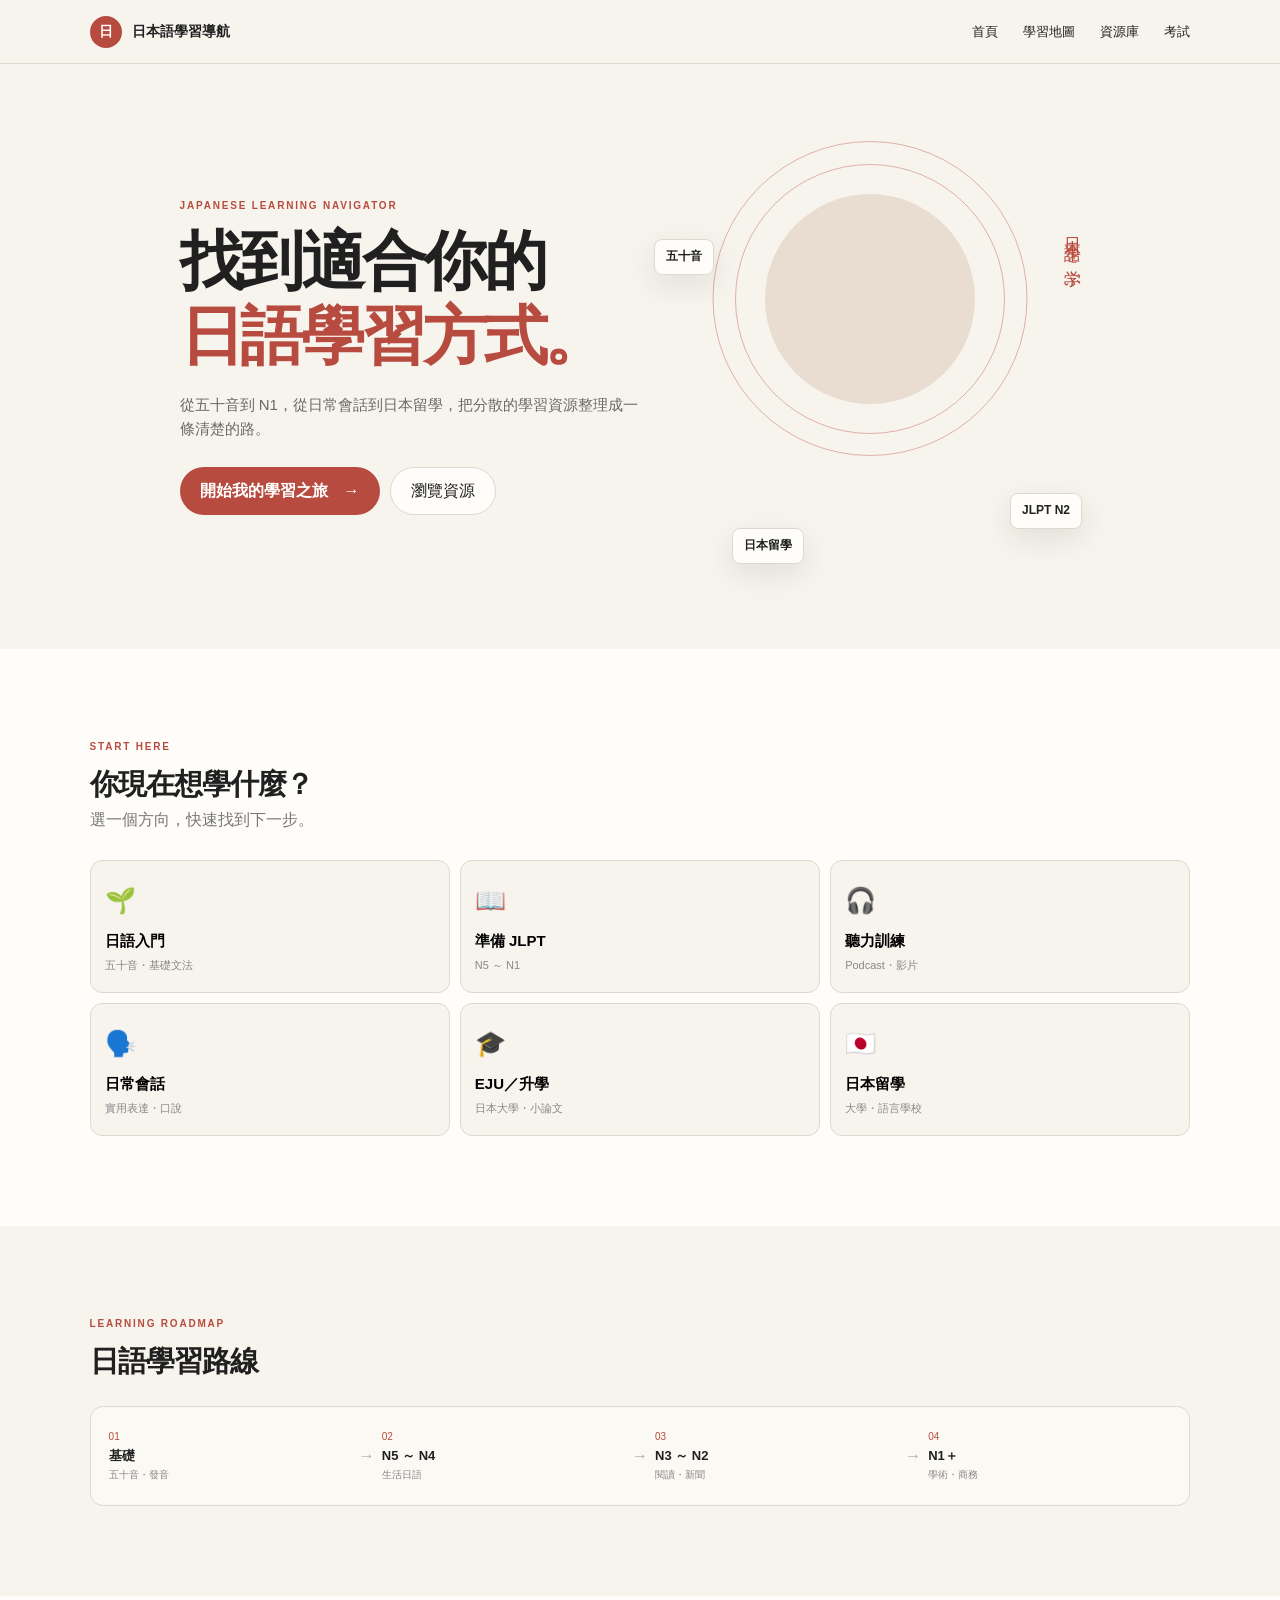
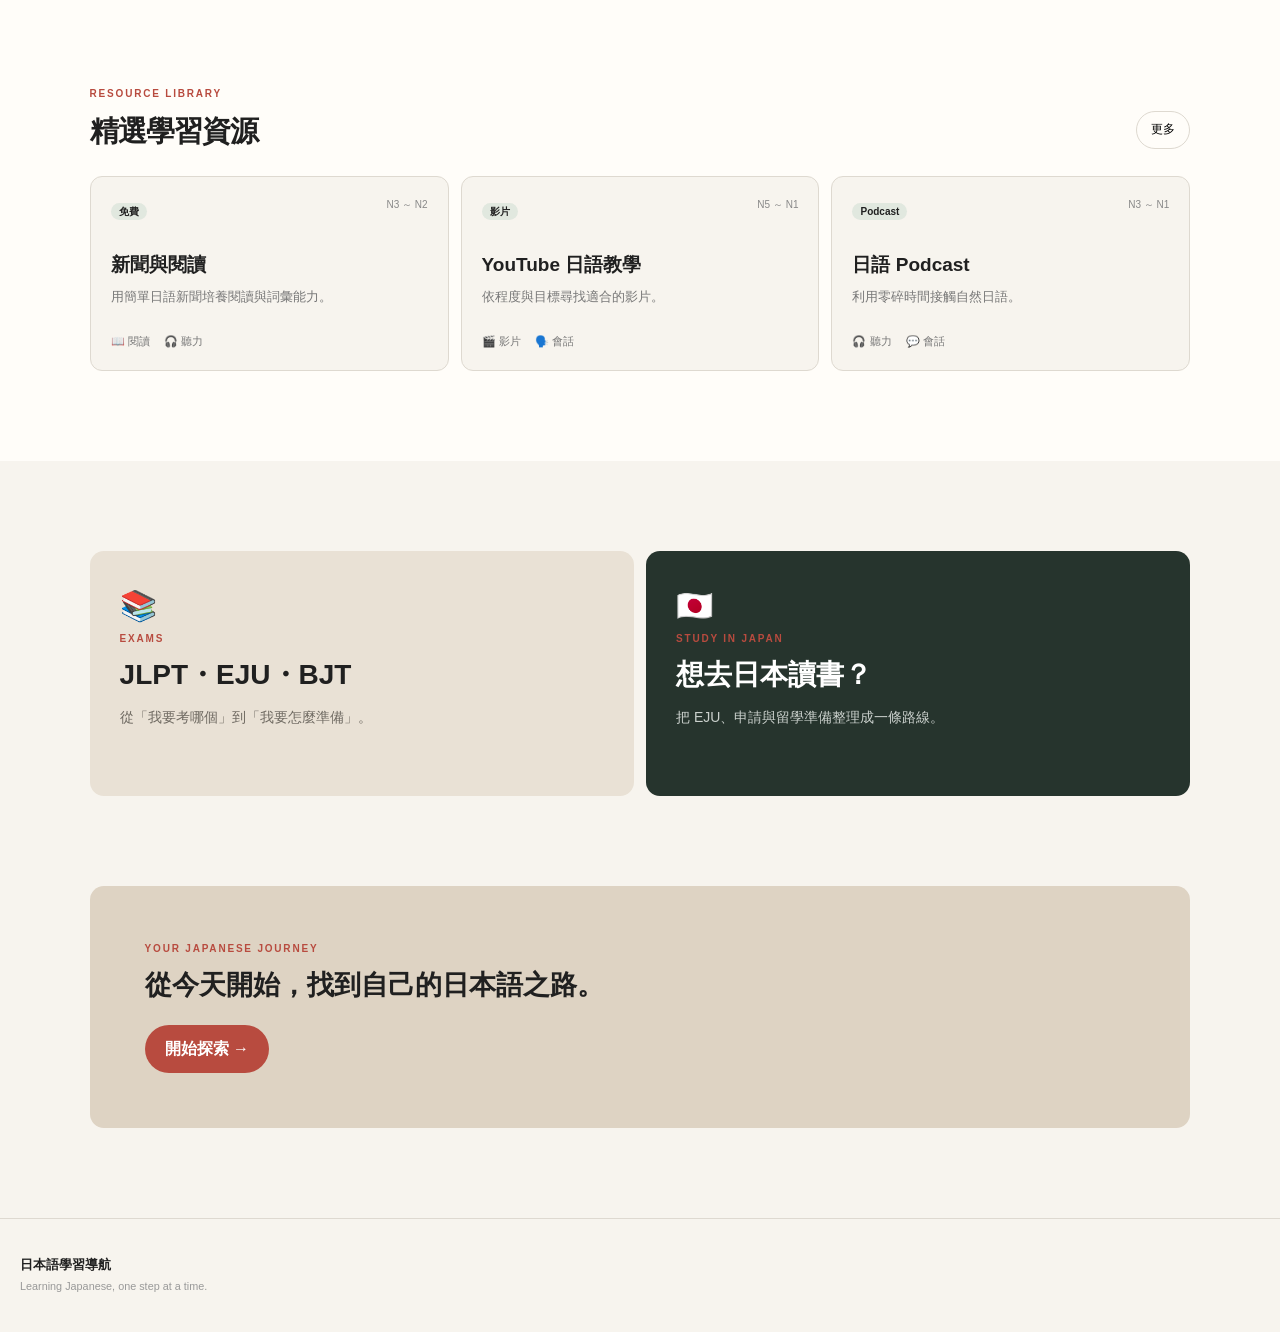
==== index.html @ 0070e8a8 "Add files via upload" ====
<!DOCTYPE html>
<html lang="zh-Hant">
<head>
  <meta charset="UTF-8">
  <meta name="viewport" content="width=device-width, initial-scale=1.0, viewport-fit=cover">
  <meta name="theme-color" content="#f7f4ee">
  <meta name="apple-mobile-web-app-capable" content="yes">
  <meta name="apple-mobile-web-app-status-bar-style" content="default">
  <title>日本語學習導航</title>
  <link rel="stylesheet" href="style.css">
</head>
<body>
<header class="topbar">
  <a href="#" class="brand"><span>日</span> 日本語學習導航</a>
  <button id="menuBtn" class="icon-btn" aria-label="選單">☰</button>
  <nav id="nav">
    <a href="#home">首頁</a><a href="#roadmap">學習地圖</a>
    <a href="#resources">資源庫</a><a href="#exams">考試</a>
  </nav>
</header>

<main>
<section id="home" class="hero">
  <div class="hero-copy">
    <div class="eyebrow">JAPANESE LEARNING NAVIGATOR</div>
    <h1>找到適合你的<br><em>日語學習方式。</em></h1>
    <p>從五十音到 N1，從日常會話到日本留學，把分散的學習資源整理成一條清楚的路。</p>
    <div class="actions">
      <button class="primary" id="startBtn">開始我的學習之旅　→</button>
      <a class="secondary" href="#resources">瀏覽資源</a>
    </div>
  </div>
  <div class="hero-art" aria-hidden="true">
    <div class="sun"></div><div class="ring r1"></div><div class="ring r2"></div>
    <span class="jp">日本語を学ぶ</span>
    <b class="bubble b1">五十音</b><b class="bubble b2">JLPT N2</b><b class="bubble b3">日本留學</b>
  </div>
</section>

<section class="section white">
  <div class="heading"><div class="eyebrow">START HERE</div><h2>你現在想學什麼？</h2><p>選一個方向，快速找到下一步。</p></div>
  <div class="choices">
    <button data-topic="日語入門">🌱<strong>日語入門</strong><small>五十音・基礎文法</small></button>
    <button data-topic="JLPT">📖<strong>準備 JLPT</strong><small>N5 ～ N1</small></button>
    <button data-topic="聽力">🎧<strong>聽力訓練</strong><small>Podcast・影片</small></button>
    <button data-topic="會話">🗣️<strong>日常會話</strong><small>實用表達・口說</small></button>
    <button data-topic="EJU">🎓<strong>EJU／升學</strong><small>日本大學・小論文</small></button>
    <button data-topic="留學">🇯🇵<strong>日本留學</strong><small>大學・語言學校</small></button>
  </div>
</section>

<section id="roadmap" class="section">
  <div class="heading"><div class="eyebrow">LEARNING ROADMAP</div><h2>日語學習路線</h2></div>
  <div class="road">
    <div><i>01</i><strong>基礎</strong><small>五十音・發音</small></div><span>→</span>
    <div><i>02</i><strong>N5 ～ N4</strong><small>生活日語</small></div><span>→</span>
    <div><i>03</i><strong>N3 ～ N2</strong><small>閱讀・新聞</small></div><span>→</span>
    <div><i>04</i><strong>N1＋</strong><small>學術・商務</small></div>
  </div>
</section>

<section id="resources" class="section white">
  <div class="heading row"><div><div class="eyebrow">RESOURCE LIBRARY</div><h2>精選學習資源</h2></div><button id="moreBtn" class="outline">更多</button></div>
  <div class="resources">
    <article><label>免費</label><span>N3 ～ N2</span><h3>新聞與閱讀</h3><p>用簡單日語新聞培養閱讀與詞彙能力。</p><footer>📖 閱讀　 🎧 聽力</footer></article>
    <article><label>影片</label><span>N5 ～ N1</span><h3>YouTube 日語教學</h3><p>依程度與目標尋找適合的影片。</p><footer>🎬 影片　 🗣️ 會話</footer></article>
    <article><label>Podcast</label><span>N3 ～ N1</span><h3>日語 Podcast</h3><p>利用零碎時間接觸自然日語。</p><footer>🎧 聽力　 💬 會話</footer></article>
  </div>
  <div id="extra" class="resources extra">
    <article><label>教材</label><span>N4 ～ N2</span><h3>文法與單字</h3><p>整理不同程度的教材與使用方法。</p></article>
    <article><label>考試</label><span>N2 ～ N1</span><h3>BJT 商務日語</h3><p>敬語、商務詞彙與職場溝通。</p></article>
  </div>
</section>

<section id="exams" class="section features">
  <article><b>📚</b><div class="eyebrow">EXAMS</div><h2>JLPT・EJU・BJT</h2><p>從「我要考哪個」到「我要怎麼準備」。</p></article>
  <article class="dark"><b>🇯🇵</b><div class="eyebrow">STUDY IN JAPAN</div><h2>想去日本讀書？</h2><p>把 EJU、申請與留學準備整理成一條路線。</p></article>
</section>

<section class="cta"><div><div class="eyebrow">YOUR JAPANESE JOURNEY</div><h2>從今天開始，找到自己的日本語之路。</h2></div><button id="ctaBtn" class="primary">開始探索 →</button></section>
</main>

<footer class="site-footer">日本語學習導航<br><small>Learning Japanese, one step at a time.</small></footer>

<div id="modal" class="modal" aria-hidden="true">
  <div class="backdrop"></div><div class="dialog">
    <button id="close" class="close">×</button>
    <div class="eyebrow">FIND YOUR PATH</div><h2>你的日語程度？</h2><p>先選最接近你的程度。</p>
    <div class="levels">
      <button>🌱 完全初學</button><button>📘 N5 ～ N4</button>
      <button>📖 N3</button><button>🎯 N2</button><button>🏆 N1</button>
    </div>
  </div>
</div>
<div id="toast" class="toast"></div>
<script src="script.js"></script>
</body>
</html>
---- style.css ----
*{box-sizing:border-box}html{scroll-behavior:smooth}body{margin:0;background:#f7f4ee;color:#202020;font-family:-apple-system,BlinkMacSystemFont,"Noto Sans TC","PingFang TC",sans-serif;line-height:1.65}button,a{font:inherit}button{cursor:pointer}a{text-decoration:none;color:inherit}
:root{--accent:#b84b3f;--paper:#f7f4ee;--white:#fffdf9;--line:#ded9d0}
.topbar{height:64px;padding:0 18px;display:flex;align-items:center;justify-content:space-between;position:sticky;top:0;z-index:20;background:rgba(247,244,238,.94);backdrop-filter:blur(16px);border-bottom:1px solid var(--line)}.brand{font-weight:800;font-size:14px}.brand span{display:inline-grid;place-items:center;width:32px;height:32px;margin-right:7px;border-radius:50%;background:var(--accent);color:white}.icon-btn{border:0;background:none;font-size:23px;padding:7px}nav{display:none;position:absolute;top:64px;left:0;right:0;background:var(--white);padding:15px 20px;border-bottom:1px solid var(--line)}nav.open{display:grid}nav a{padding:10px 0}
.hero{padding:52px 20px 45px;overflow:hidden}.eyebrow{font-size:10px;font-weight:800;letter-spacing:.18em;color:var(--accent);margin-bottom:10px}.hero h1{font-size:43px;line-height:1.16;letter-spacing:-.05em;margin:0}.hero h1 em{font-style:normal;color:var(--accent)}.hero-copy>p{font-size:15px;color:#6d6962;margin:20px 0 0}.actions{display:grid;gap:10px;margin-top:25px}.primary,.secondary,.outline{min-height:48px;border-radius:999px;padding:0 20px}.primary{border:0;background:var(--accent);color:white;font-weight:800}.secondary,.outline{border:1px solid var(--line);background:var(--white);display:grid;place-items:center}.hero-art{height:270px;position:relative;margin-top:25px}.sun{width:210px;height:210px;border-radius:50%;background:#e8ddd0;position:absolute;left:50%;top:25px;transform:translateX(-50%)}.ring{position:absolute;border:1px solid rgba(184,75,63,.4);border-radius:50%;left:50%;transform:translateX(-50%)}.r1{width:270px;height:270px;top:-5px}.r2{width:315px;height:315px;top:-28px}.jp{position:absolute;right:3%;top:55px;writing-mode:vertical-rl;color:var(--accent);font-family:serif;font-size:17px;letter-spacing:.2em}.bubble{position:absolute;background:#fffdf9;border:1px solid var(--line);box-shadow:0 10px 30px rgba(40,35,28,.1);border-radius:8px;padding:7px 11px;font-size:12px}.b1{left:3%;top:70px}.b2{right:4%;bottom:40px}.b3{left:20%;bottom:5px}
.section{padding:62px 20px}.white{background:var(--white)}.heading{margin-bottom:27px}.heading h2{font-size:29px;line-height:1.25;letter-spacing:-.035em;margin:0}.heading p{color:#777;margin:5px 0 0}.heading.row{display:flex;justify-content:space-between;align-items:end;gap:12px}.outline{min-height:38px;padding:0 14px;font-size:12px}.choices{display:grid;grid-template-columns:1fr 1fr;gap:10px}.choices button{text-align:left;border:1px solid var(--line);background:var(--paper);border-radius:12px;padding:17px 14px;min-height:133px;font-size:25px}.choices strong,.choices small{display:block}.choices strong{font-size:15px;margin-top:8px}.choices small{font-size:11px;color:#888;margin-top:2px}.road{border:1px solid var(--line);border-radius:13px;background:rgba(255,253,249,.6);padding:22px 18px;display:grid;grid-template-columns:1fr auto 1fr auto 1fr auto 1fr;align-items:center;gap:7px}.road div{min-width:0}.road i{font-style:normal;font-size:10px;color:var(--accent);display:block}.road strong{display:block;font-size:13px}.road small{display:block;color:#888;font-size:10px}.road>span{color:#aaa}.resources{display:grid;gap:12px}.resources article{border:1px solid var(--line);border-radius:12px;padding:20px;background:var(--paper);min-height:190px}.resources label{background:#e1e8df;border-radius:99px;padding:3px 8px;font-size:10px;font-weight:700}.resources article>span{float:right;color:#888;font-size:10px}.resources h3{font-size:19px;margin:26px 0 5px}.resources p{font-size:13px;color:#777;margin:0}.resources footer{font-size:11px;color:#777;margin-top:25px}.extra{display:none;margin-top:12px}.extra.show{display:grid}.features{display:grid;gap:12px}.features article{border-radius:14px;padding:30px;background:#e9e1d5;min-height:245px}.features article.dark{background:#26342d;color:white}.features b{font-size:30px}.features h2{font-size:28px;line-height:1.25;margin:8px 0}.features p{font-size:14px;color:#6f6a62}.features .dark p{color:#cbd1cd}.cta{margin:0 20px 60px;padding:30px 25px;background:#ded3c3;border-radius:14px}.cta h2{font-size:27px;line-height:1.3;margin:0 0 22px}.site-footer{padding:35px 20px;border-top:1px solid var(--line);font-size:13px;font-weight:800}.site-footer small{font-weight:400;color:#999}.modal{display:none;position:fixed;inset:0;z-index:100}.modal.show{display:grid;place-items:center}.backdrop{position:absolute;inset:0;background:rgba(20,20,18,.55);backdrop-filter:blur(5px)}.dialog{position:relative;width:calc(100% - 36px);background:var(--white);border-radius:16px;padding:32px 22px;z-index:1}.close{position:absolute;right:12px;top:8px;border:0;background:none;font-size:28px;color:#777}.dialog h2{font-size:27px;margin:0}.dialog p{color:#777}.levels{display:grid;gap:9px}.levels button{text-align:left;border:1px solid var(--line);background:var(--paper);border-radius:9px;padding:13px}.toast{position:fixed;left:50%;bottom:25px;transform:translate(-50%,20px);opacity:0;background:#222;color:white;padding:10px 17px;border-radius:99px;font-size:12px;z-index:200;white-space:nowrap;transition:.25s}.toast.show{opacity:1;transform:translate(-50%,0)}
@media(min-width:700px){.topbar{padding:0 7vw}.icon-btn{display:none}nav{display:flex;position:static;background:none;border:0;padding:0;gap:25px}nav a{padding:0;font-size:13px}.hero{max-width:1100px;margin:auto;padding:80px 7vw;display:grid;grid-template-columns:1fr 1fr;align-items:center}.hero-art{height:400px}.choices{grid-template-columns:repeat(3,1fr)}.resources{grid-template-columns:repeat(3,1fr)}.features{grid-template-columns:1fr 1fr}.section{padding:90px 7vw}.cta{margin:0 7vw 90px;padding:55px}.actions{display:flex}.primary{width:auto}.hero h1{font-size:64px}}
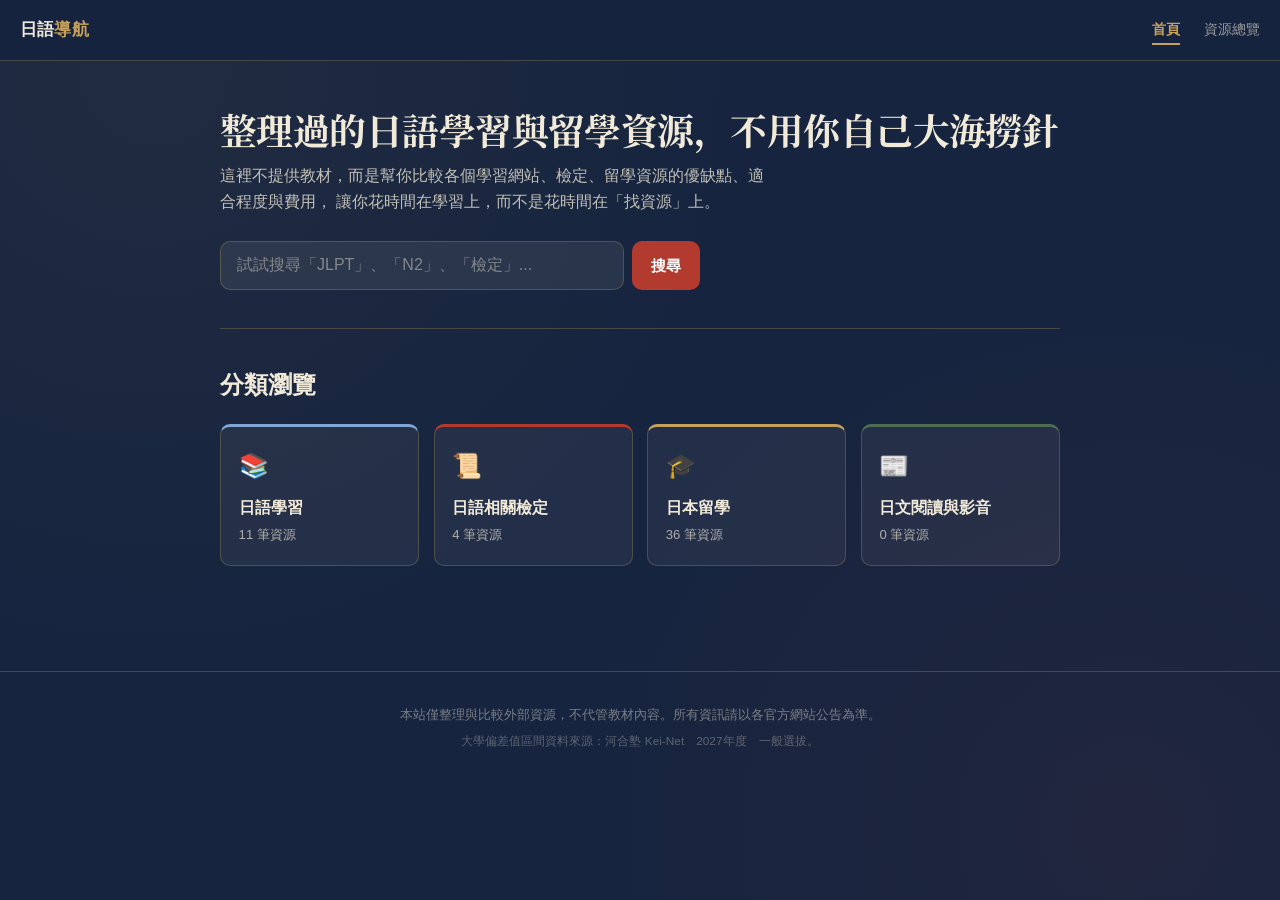
==== commit cc5178fd: "Add files via upload" ====
--- a/index.html
+++ b/index.html
@@ -1,98 +1,59 @@
 <!DOCTYPE html>
 <html lang="zh-Hant">
 <head>
-  <meta charset="UTF-8">
-  <meta name="viewport" content="width=device-width, initial-scale=1.0, viewport-fit=cover">
-  <meta name="theme-color" content="#f7f4ee">
-  <meta name="apple-mobile-web-app-capable" content="yes">
-  <meta name="apple-mobile-web-app-status-bar-style" content="default">
-  <title>日本語學習導航</title>
-  <link rel="stylesheet" href="style.css">
+<meta charset="UTF-8" />
+<meta name="viewport" content="width=device-width, initial-scale=1, viewport-fit=cover" />
+<title>日語導航｜日本留學與日語學習資源整合平台</title>
+<link rel="preconnect" href="https://fonts.googleapis.com" />
+<link rel="preconnect" href="https://fonts.gstatic.com" crossorigin />
+<link href="https://fonts.googleapis.com/css2?family=Noto+Serif+JP:wght@500;700&display=swap" rel="stylesheet" />
+<link rel="stylesheet" href="style.css" />
 </head>
 <body>
-<header class="topbar">
-  <a href="#" class="brand"><span>日</span> 日本語學習導航</a>
-  <button id="menuBtn" class="icon-btn" aria-label="選單">☰</button>
-  <nav id="nav">
-    <a href="#home">首頁</a><a href="#roadmap">學習地圖</a>
-    <a href="#resources">資源庫</a><a href="#exams">考試</a>
+
+<header class="site-header">
+  <a class="brand" href="index.html">日語<span>導航</span></a>
+  <nav>
+    <a href="index.html" class="active">首頁</a>
+    <a href="resources.html">資源總覽</a>
   </nav>
 </header>
 
 <main>
-<section id="home" class="hero">
-  <div class="hero-copy">
-    <div class="eyebrow">JAPANESE LEARNING NAVIGATOR</div>
-    <h1>找到適合你的<br><em>日語學習方式。</em></h1>
-    <p>從五十音到 N1，從日常會話到日本留學，把分散的學習資源整理成一條清楚的路。</p>
-    <div class="actions">
-      <button class="primary" id="startBtn">開始我的學習之旅　→</button>
-      <a class="secondary" href="#resources">瀏覽資源</a>
+  <section class="hero">
+    <h1>整理過的日語學習與留學資源，不用你自己大海撈針</h1>
+    <p class="lead">
+      這裡不提供教材，而是幫你比較各個學習網站、檢定、留學資源的優缺點、適合程度與費用，
+      讓你花時間在學習上，而不是花時間在「找資源」上。
+    </p>
+    <form id="home-search-form" class="search-box">
+      <input
+        id="home-search-input"
+        type="search"
+        placeholder="試試搜尋「JLPT」、「N2」、「檢定」..."
+        aria-label="搜尋資源"
+      />
+      <button type="submit">搜尋</button>
+    </form>
+  </section>
+
+  <section>
+    <h2 class="block-title">分類瀏覽</h2>
+    <div class="category-grid" id="category-grid">
+      <!-- 由 script.js 動態產生 -->
     </div>
-  </div>
-  <div class="hero-art" aria-hidden="true">
-    <div class="sun"></div><div class="ring r1"></div><div class="ring r2"></div>
-    <span class="jp">日本語を学ぶ</span>
-    <b class="bubble b1">五十音</b><b class="bubble b2">JLPT N2</b><b class="bubble b3">日本留學</b>
-  </div>
-</section>
-
-<section class="section white">
-  <div class="heading"><div class="eyebrow">START HERE</div><h2>你現在想學什麼？</h2><p>選一個方向，快速找到下一步。</p></div>
-  <div class="choices">
-    <button data-topic="日語入門">🌱<strong>日語入門</strong><small>五十音・基礎文法</small></button>
-    <button data-topic="JLPT">📖<strong>準備 JLPT</strong><small>N5 ～ N1</small></button>
-    <button data-topic="聽力">🎧<strong>聽力訓練</strong><small>Podcast・影片</small></button>
-    <button data-topic="會話">🗣️<strong>日常會話</strong><small>實用表達・口說</small></button>
-    <button data-topic="EJU">🎓<strong>EJU／升學</strong><small>日本大學・小論文</small></button>
-    <button data-topic="留學">🇯🇵<strong>日本留學</strong><small>大學・語言學校</small></button>
-  </div>
-</section>
-
-<section id="roadmap" class="section">
-  <div class="heading"><div class="eyebrow">LEARNING ROADMAP</div><h2>日語學習路線</h2></div>
-  <div class="road">
-    <div><i>01</i><strong>基礎</strong><small>五十音・發音</small></div><span>→</span>
-    <div><i>02</i><strong>N5 ～ N4</strong><small>生活日語</small></div><span>→</span>
-    <div><i>03</i><strong>N3 ～ N2</strong><small>閱讀・新聞</small></div><span>→</span>
-    <div><i>04</i><strong>N1＋</strong><small>學術・商務</small></div>
-  </div>
-</section>
-
-<section id="resources" class="section white">
-  <div class="heading row"><div><div class="eyebrow">RESOURCE LIBRARY</div><h2>精選學習資源</h2></div><button id="moreBtn" class="outline">更多</button></div>
-  <div class="resources">
-    <article><label>免費</label><span>N3 ～ N2</span><h3>新聞與閱讀</h3><p>用簡單日語新聞培養閱讀與詞彙能力。</p><footer>📖 閱讀　 🎧 聽力</footer></article>
-    <article><label>影片</label><span>N5 ～ N1</span><h3>YouTube 日語教學</h3><p>依程度與目標尋找適合的影片。</p><footer>🎬 影片　 🗣️ 會話</footer></article>
-    <article><label>Podcast</label><span>N3 ～ N1</span><h3>日語 Podcast</h3><p>利用零碎時間接觸自然日語。</p><footer>🎧 聽力　 💬 會話</footer></article>
-  </div>
-  <div id="extra" class="resources extra">
-    <article><label>教材</label><span>N4 ～ N2</span><h3>文法與單字</h3><p>整理不同程度的教材與使用方法。</p></article>
-    <article><label>考試</label><span>N2 ～ N1</span><h3>BJT 商務日語</h3><p>敬語、商務詞彙與職場溝通。</p></article>
-  </div>
-</section>
-
-<section id="exams" class="section features">
-  <article><b>📚</b><div class="eyebrow">EXAMS</div><h2>JLPT・EJU・BJT</h2><p>從「我要考哪個」到「我要怎麼準備」。</p></article>
-  <article class="dark"><b>🇯🇵</b><div class="eyebrow">STUDY IN JAPAN</div><h2>想去日本讀書？</h2><p>把 EJU、申請與留學準備整理成一條路線。</p></article>
-</section>
-
-<section class="cta"><div><div class="eyebrow">YOUR JAPANESE JOURNEY</div><h2>從今天開始，找到自己的日本語之路。</h2></div><button id="ctaBtn" class="primary">開始探索 →</button></section>
+  </section>
 </main>
 
-<footer class="site-footer">日本語學習導航<br><small>Learning Japanese, one step at a time.</small></footer>
+<footer class="site-footer">
+  <p>本站僅整理與比較外部資源，不代管教材內容。所有資訊請以各官方網站公告為準。</p>
+  <p class="source-note">大學偏差值區間資料來源：河合塾 Kei-Net　2027年度　一般選拔。</p>
+</footer>
 
-<div id="modal" class="modal" aria-hidden="true">
-  <div class="backdrop"></div><div class="dialog">
-    <button id="close" class="close">×</button>
-    <div class="eyebrow">FIND YOUR PATH</div><h2>你的日語程度？</h2><p>先選最接近你的程度。</p>
-    <div class="levels">
-      <button>🌱 完全初學</button><button>📘 N5 ～ N4</button>
-      <button>📖 N3</button><button>🎯 N2</button><button>🏆 N1</button>
-    </div>
-  </div>
-</div>
-<div id="toast" class="toast"></div>
+<script src="data.js"></script>
 <script src="script.js"></script>
+<script>
+  initHomePage();
+</script>
 </body>
-</html>+</html>
--- a/style.css
+++ b/style.css
@@ -1,6 +1,661 @@
-*{box-sizing:border-box}html{scroll-behavior:smooth}body{margin:0;background:#f7f4ee;color:#202020;font-family:-apple-system,BlinkMacSystemFont,"Noto Sans TC","PingFang TC",sans-serif;line-height:1.65}button,a{font:inherit}button{cursor:pointer}a{text-decoration:none;color:inherit}
-:root{--accent:#b84b3f;--paper:#f7f4ee;--white:#fffdf9;--line:#ded9d0}
-.topbar{height:64px;padding:0 18px;display:flex;align-items:center;justify-content:space-between;position:sticky;top:0;z-index:20;background:rgba(247,244,238,.94);backdrop-filter:blur(16px);border-bottom:1px solid var(--line)}.brand{font-weight:800;font-size:14px}.brand span{display:inline-grid;place-items:center;width:32px;height:32px;margin-right:7px;border-radius:50%;background:var(--accent);color:white}.icon-btn{border:0;background:none;font-size:23px;padding:7px}nav{display:none;position:absolute;top:64px;left:0;right:0;background:var(--white);padding:15px 20px;border-bottom:1px solid var(--line)}nav.open{display:grid}nav a{padding:10px 0}
-.hero{padding:52px 20px 45px;overflow:hidden}.eyebrow{font-size:10px;font-weight:800;letter-spacing:.18em;color:var(--accent);margin-bottom:10px}.hero h1{font-size:43px;line-height:1.16;letter-spacing:-.05em;margin:0}.hero h1 em{font-style:normal;color:var(--accent)}.hero-copy>p{font-size:15px;color:#6d6962;margin:20px 0 0}.actions{display:grid;gap:10px;margin-top:25px}.primary,.secondary,.outline{min-height:48px;border-radius:999px;padding:0 20px}.primary{border:0;background:var(--accent);color:white;font-weight:800}.secondary,.outline{border:1px solid var(--line);background:var(--white);display:grid;place-items:center}.hero-art{height:270px;position:relative;margin-top:25px}.sun{width:210px;height:210px;border-radius:50%;background:#e8ddd0;position:absolute;left:50%;top:25px;transform:translateX(-50%)}.ring{position:absolute;border:1px solid rgba(184,75,63,.4);border-radius:50%;left:50%;transform:translateX(-50%)}.r1{width:270px;height:270px;top:-5px}.r2{width:315px;height:315px;top:-28px}.jp{position:absolute;right:3%;top:55px;writing-mode:vertical-rl;color:var(--accent);font-family:serif;font-size:17px;letter-spacing:.2em}.bubble{position:absolute;background:#fffdf9;border:1px solid var(--line);box-shadow:0 10px 30px rgba(40,35,28,.1);border-radius:8px;padding:7px 11px;font-size:12px}.b1{left:3%;top:70px}.b2{right:4%;bottom:40px}.b3{left:20%;bottom:5px}
-.section{padding:62px 20px}.white{background:var(--white)}.heading{margin-bottom:27px}.heading h2{font-size:29px;line-height:1.25;letter-spacing:-.035em;margin:0}.heading p{color:#777;margin:5px 0 0}.heading.row{display:flex;justify-content:space-between;align-items:end;gap:12px}.outline{min-height:38px;padding:0 14px;font-size:12px}.choices{display:grid;grid-template-columns:1fr 1fr;gap:10px}.choices button{text-align:left;border:1px solid var(--line);background:var(--paper);border-radius:12px;padding:17px 14px;min-height:133px;font-size:25px}.choices strong,.choices small{display:block}.choices strong{font-size:15px;margin-top:8px}.choices small{font-size:11px;color:#888;margin-top:2px}.road{border:1px solid var(--line);border-radius:13px;background:rgba(255,253,249,.6);padding:22px 18px;display:grid;grid-template-columns:1fr auto 1fr auto 1fr auto 1fr;align-items:center;gap:7px}.road div{min-width:0}.road i{font-style:normal;font-size:10px;color:var(--accent);display:block}.road strong{display:block;font-size:13px}.road small{display:block;color:#888;font-size:10px}.road>span{color:#aaa}.resources{display:grid;gap:12px}.resources article{border:1px solid var(--line);border-radius:12px;padding:20px;background:var(--paper);min-height:190px}.resources label{background:#e1e8df;border-radius:99px;padding:3px 8px;font-size:10px;font-weight:700}.resources article>span{float:right;color:#888;font-size:10px}.resources h3{font-size:19px;margin:26px 0 5px}.resources p{font-size:13px;color:#777;margin:0}.resources footer{font-size:11px;color:#777;margin-top:25px}.extra{display:none;margin-top:12px}.extra.show{display:grid}.features{display:grid;gap:12px}.features article{border-radius:14px;padding:30px;background:#e9e1d5;min-height:245px}.features article.dark{background:#26342d;color:white}.features b{font-size:30px}.features h2{font-size:28px;line-height:1.25;margin:8px 0}.features p{font-size:14px;color:#6f6a62}.features .dark p{color:#cbd1cd}.cta{margin:0 20px 60px;padding:30px 25px;background:#ded3c3;border-radius:14px}.cta h2{font-size:27px;line-height:1.3;margin:0 0 22px}.site-footer{padding:35px 20px;border-top:1px solid var(--line);font-size:13px;font-weight:800}.site-footer small{font-weight:400;color:#999}.modal{display:none;position:fixed;inset:0;z-index:100}.modal.show{display:grid;place-items:center}.backdrop{position:absolute;inset:0;background:rgba(20,20,18,.55);backdrop-filter:blur(5px)}.dialog{position:relative;width:calc(100% - 36px);background:var(--white);border-radius:16px;padding:32px 22px;z-index:1}.close{position:absolute;right:12px;top:8px;border:0;background:none;font-size:28px;color:#777}.dialog h2{font-size:27px;margin:0}.dialog p{color:#777}.levels{display:grid;gap:9px}.levels button{text-align:left;border:1px solid var(--line);background:var(--paper);border-radius:9px;padding:13px}.toast{position:fixed;left:50%;bottom:25px;transform:translate(-50%,20px);opacity:0;background:#222;color:white;padding:10px 17px;border-radius:99px;font-size:12px;z-index:200;white-space:nowrap;transition:.25s}.toast.show{opacity:1;transform:translate(-50%,0)}
-@media(min-width:700px){.topbar{padding:0 7vw}.icon-btn{display:none}nav{display:flex;position:static;background:none;border:0;padding:0;gap:25px}nav a{padding:0;font-size:13px}.hero{max-width:1100px;margin:auto;padding:80px 7vw;display:grid;grid-template-columns:1fr 1fr;align-items:center}.hero-art{height:400px}.choices{grid-template-columns:repeat(3,1fr)}.resources{grid-template-columns:repeat(3,1fr)}.features{grid-template-columns:1fr 1fr}.section{padding:90px 7vw}.cta{margin:0 7vw 90px;padding:55px}.actions{display:flex}.primary{width:auto}.hero h1{font-size:64px}}
+/* ==========================================================
+   全站共用樣式 — 藍染 × 朱印 主題
+   色彩系統：
+   --indigo       頁面底色（藍染，深靛藍）
+   --indigo-mid   次要底色 / hover 用的中間藍
+   --paper        卡片底色（米白，像和紙）
+   --ink          卡片內文字主色（墨色）
+   --ink-soft     卡片內次要文字
+   --seal         強調色（朱印紅），用於按鈕、連結、主要重點
+   --gold         次強調色（金/蜜色），用於分隔線、標籤
+   --moss         第三強調色（青竹/苔綠），用於分類區分
+
+   圓角規則（Craft：每個值都要能被說明）：
+   --radius       方形元素統一值：卡片、輸入框、大按鈕（10px）
+   999px（藥丸）  僅用於「狀態標籤」類元素：badge、filter-chip、tag-pill
+   ========================================================== */
+
+:root {
+  --indigo: #16243f;
+  --indigo-mid: #22385f;
+  --paper: #f1ead9;
+  --paper-card: #f8f3e7;
+  --ink: #1e1b16;
+  --ink-soft: #4a4437;
+  --line-on-indigo: rgba(198, 161, 91, 0.28);
+  --line-on-paper: #e0d5b8;
+  --seal: #b23a2e;
+  --seal-dim: #8f2e24;
+  --gold: #c6a15b;
+  --moss: #4f6b52;
+  --radius: 10px;
+  --tap-min: 44px;
+
+  padding-top: env(safe-area-inset-top, 0px);
+  padding-bottom: env(safe-area-inset-bottom, 0px);
+}
+
+* { box-sizing: border-box; }
+html { scroll-padding-top: env(safe-area-inset-top, 0px); }
+html, body { height: 100%; }
+
+body {
+  margin: 0;
+  background: var(--indigo);
+  background-image:
+    radial-gradient(circle at 12% 8%, rgba(198, 161, 91, 0.06), transparent 42%),
+    radial-gradient(circle at 88% 92%, rgba(178, 58, 46, 0.07), transparent 40%);
+  color: var(--paper);
+  font-family: "Noto Sans TC", "Hiragino Sans", "Yu Gothic", -apple-system,
+    BlinkMacSystemFont, sans-serif;
+  line-height: 1.65;
+  -webkit-font-smoothing: antialiased;
+}
+
+a { color: inherit; }
+img { max-width: 100%; }
+
+/* 重置瀏覽器對 <button> 的預設外觀（灰底、系統字體、預設邊框），
+   否則自訂的淺色文字疊在瀏覽器預設灰底上會幾乎看不見。
+   各元件自己的 background/border 之後再各自覆寫。 */
+button {
+  font: inherit;
+  color: inherit;
+  background: none;
+  border: none;
+  cursor: pointer;
+  -webkit-appearance: none;
+  appearance: none;
+}
+
+/* 所有可點擊元素的統一按下回饋（#1）：
+   在 pointer-down 瞬間就有反應，不等 release，hover 用不到的觸控裝置也吃得到。 */
+.category-card,
+.filter-chip,
+.go-link,
+.expand-toggle,
+.search-box button,
+.site-header nav button,
+.site-header .brand {
+  transition: transform 100ms ease-out, border-color 0.15s ease,
+    background 0.15s ease, color 0.15s ease;
+}
+.category-card:active,
+.filter-chip:active,
+.go-link:active,
+.expand-toggle:active,
+.search-box button:active,
+.site-header nav button:active,
+.site-header .brand:active {
+  transform: scale(0.97);
+}
+
+/* ---------- 頁首導覽 ---------- */
+.site-header {
+  position: sticky;
+  top: env(safe-area-inset-top, 0px);
+  z-index: 30;
+  display: flex;
+  align-items: center;
+  justify-content: space-between;
+  gap: 1rem;
+  padding: 0.9rem 1.25rem;
+  background: rgba(22, 36, 63, 0.94);
+  backdrop-filter: blur(6px);
+  border-bottom: 1px solid var(--line-on-indigo);
+}
+
+/* #5：brand / nav 按鈕加大熱區，不再讓文字本身當唯一可點範圍 */
+.brand {
+  font-weight: 700;
+  font-size: 1.05rem;
+  text-decoration: none;
+  color: var(--paper);
+  letter-spacing: 0.01em; /* #10：字級偏小，維持輕微正值即可，不套用大標題的負值邏輯 */
+  padding: 0.4rem 0.2rem;
+  margin: -0.4rem -0.2rem;
+  min-height: var(--tap-min);
+  display: inline-flex;
+  align-items: center;
+}
+
+.brand span { color: var(--gold); }
+
+.site-header nav { display: flex; gap: 1.1rem; font-size: 0.9rem; }
+
+.site-header nav a,
+.site-header nav button {
+  position: relative;
+  text-decoration: none;
+  color: rgba(241, 234, 217, 0.6);
+  white-space: nowrap;
+  padding: 0.55rem 0.3rem;
+  margin: -0.55rem -0.3rem;
+  min-height: var(--tap-min);
+  display: inline-flex;
+  align-items: center;
+}
+
+.site-header nav a.active,
+.site-header nav button.active {
+  color: var(--gold);
+  font-weight: 600;
+}
+
+/* 底線緊貼文字，跟上面為了 44px 熱區而加的 padding 脫鉤，
+   不然底線會被拖到熱區邊界，跟文字視覺上斷開 */
+.site-header nav a.active::after,
+.site-header nav button.active::after {
+  content: "";
+  position: absolute;
+  left: 0.3rem;
+  right: 0.3rem;
+  bottom: 0.42rem;
+  height: 2px;
+  background: var(--gold);
+}
+
+/* ---------- 通用容器 ---------- */
+main { max-width: 880px; margin: 0 auto; padding: 0 1.25rem 4rem; }
+
+/* ---------- 首頁 Hero ---------- */
+.hero {
+  padding: 3rem 0 2.4rem;
+  border-bottom: 1px solid var(--line-on-indigo);
+  margin-bottom: 2.2rem;
+}
+
+.hero h1 {
+  font-family: "Noto Serif JP", "Noto Sans TC", serif;
+  font-size: clamp(1.7rem, 6vw, 2.3rem);
+  margin: 0 0 0.7rem;
+  font-weight: 700;
+  letter-spacing: -0.015em; /* #9：大字級用負值追蹤，字母不會讀起來太鬆散 */
+  line-height: 1.15; /* #11：大標題行高收緊，body 才維持寬鬆 */
+  color: var(--paper);
+}
+
+.hero p.lead {
+  color: rgba(241, 234, 217, 0.78); /* #13：從 0.72 微調提高，配合下方統一調整 */
+  font-size: 1rem;
+  max-width: 34em;
+  margin: 0 0 1.6rem;
+}
+
+/* ---------- 搜尋框 ---------- */
+.search-box { display: flex; gap: 0.5rem; max-width: 30em; }
+
+.search-box input {
+  flex: 1;
+  padding: 0.75rem 1rem;
+  font-size: 1rem;
+  min-height: var(--tap-min);
+  border: 1.5px solid var(--line-on-indigo);
+  border-radius: var(--radius);
+  background: rgba(241, 234, 217, 0.08);
+  color: var(--paper);
+  font-family: inherit;
+}
+
+.search-box input::placeholder { color: rgba(241, 234, 217, 0.45); }
+
+.search-box input:focus-visible {
+  outline: 2px solid var(--gold);
+  outline-offset: 1px;
+  background: rgba(241, 234, 217, 0.12);
+}
+
+.search-box button {
+  padding: 0.75rem 1.2rem;
+  font-size: 0.95rem;
+  font-weight: 600;
+  min-height: var(--tap-min);
+  border: none;
+  border-radius: var(--radius);
+  background: var(--seal);
+  color: #fff;
+  cursor: pointer;
+}
+
+.search-box button:hover { background: var(--seal-dim); }
+
+/* 資源總覽頁的搜尋框在頁面本文區，底色是米白，樣式獨立 */
+main .search-box.on-paper input {
+  background: var(--paper-card);
+  color: var(--ink);
+  border-color: var(--line-on-paper);
+}
+main .search-box.on-paper input::placeholder { color: var(--ink-soft); }
+
+/* ---------- 分類入口卡片（首頁） ---------- */
+.category-grid {
+  display: grid;
+  grid-template-columns: repeat(2, 1fr);
+  gap: 0.9rem;
+  margin: 1rem 0 2.6rem;
+}
+
+.category-card {
+  display: block;
+  padding: 1.2rem 1.1rem;
+  border-radius: var(--radius);
+  border: 1.5px solid var(--line-on-indigo);
+  border-top: 3px solid var(--line-on-indigo);
+  background: rgba(241, 234, 217, 0.06);
+  text-decoration: none;
+  color: var(--paper);
+}
+
+.category-card[data-cat="日語學習"] { border-top-color: #7fa6d6; }
+.category-card[data-cat="日語相關檢定"] { border-top-color: var(--seal); }
+.category-card[data-cat="日本留學"] { border-top-color: var(--gold); }
+.category-card[data-cat="日文閱讀與影音"] { border-top-color: var(--moss); }
+
+.category-card:hover, .category-card:focus-visible {
+  border-color: var(--gold);
+  background: rgba(198, 161, 91, 0.1);
+  outline: none;
+}
+.category-card:active {
+  background: rgba(198, 161, 91, 0.16);
+}
+.category-card[data-cat="日語學習"]:hover { border-top-color: #7fa6d6; }
+.category-card[data-cat="日語相關檢定"]:hover { border-top-color: var(--seal); }
+.category-card[data-cat="日本留學"]:hover { border-top-color: var(--gold); }
+.category-card[data-cat="日文閱讀與影音"]:hover { border-top-color: var(--moss); }
+
+.category-card .icon { font-size: 1.5rem; display: block; margin-bottom: 0.5rem; }
+.category-card .name { font-weight: 700; font-size: 1.02rem; display: block; color: var(--paper); }
+.category-card .count {
+  font-size: 0.82rem;
+  color: rgba(241, 234, 217, 0.68); /* #13：0.55 → 0.68，深靛藍底上提高可讀對比 */
+  margin-top: 0.2rem;
+  display: block;
+}
+
+section.block-title {
+  font-family: "Noto Serif JP", serif;
+  font-size: 1.15rem;
+  font-weight: 700;
+  margin: 0 0 1rem;
+  padding-top: 0.4rem;
+  color: var(--paper);
+}
+
+/* ---------- 資源總覽頁：篩選列 ---------- */
+.filter-bar { display: flex; flex-wrap: wrap; gap: 0.5rem; margin: 1.4rem 0 1.6rem; }
+
+.filter-sublabel {
+  font-size: 0.78rem;
+  color: rgba(241, 234, 217, 0.5);
+  margin: 0 0 0.5rem;
+}
+
+/* #3：filter-chip 點擊熱區提高到 44px；#14：底色改不透明淺色，字色對比拉高 */
+.filter-chip {
+  padding: 0.55rem 0.95rem;
+  min-height: var(--tap-min);
+  display: inline-flex;
+  align-items: center;
+  font-size: 0.85rem;
+  border-radius: 999px;
+  border: 1px solid var(--line-on-indigo);
+  background: rgba(241, 234, 217, 0.14);
+  color: rgba(241, 234, 217, 0.88);
+  cursor: pointer;
+  font-family: inherit;
+}
+
+.filter-chip:hover {
+  border-color: var(--gold);
+}
+
+.filter-chip[aria-pressed="true"] {
+  background: var(--gold);
+  color: var(--indigo);
+  border-color: var(--gold);
+  font-weight: 600;
+}
+
+.result-count {
+  font-size: 0.86rem;
+  color: rgba(241, 234, 217, 0.68); /* #13 */
+  margin-bottom: 1rem;
+}
+
+/* ---------- 資源卡片（米白和紙卡 + 朱印色系邊條） ---------- */
+.resource-list { display: flex; flex-direction: column; gap: 0.9rem; }
+
+.resource-card {
+  border: 1px solid var(--line-on-paper);
+  border-left: 4px solid var(--seal);
+  border-radius: var(--radius);
+  background: var(--paper-card);
+  color: var(--ink);
+  padding: 1.1rem 1.2rem;
+}
+
+.resource-card[data-cat="日語學習"] { border-left-color: var(--indigo-mid); }
+.resource-card[data-cat="日語相關檢定"] { border-left-color: var(--seal); }
+.resource-card[data-cat="日本留學"] { border-left-color: var(--gold); }
+.resource-card[data-cat="日文閱讀與影音"] { border-left-color: var(--moss); }
+
+.resource-card .top-row {
+  display: flex;
+  justify-content: space-between;
+  align-items: flex-start;
+  gap: 0.8rem;
+  margin-bottom: 0.5rem;
+}
+
+.resource-card h3 {
+  margin: 0;
+  font-size: 1.08rem;
+  font-weight: 700;
+  font-family: "Noto Serif JP", serif;
+  color: var(--ink);
+}
+
+/* #15：badge 維持藥丸形狀（狀態標籤），全站圓角規則統一在此註記 */
+.badge {
+  flex: none;
+  font-size: 0.75rem;
+  padding: 0.2rem 0.55rem;
+  border-radius: 999px;
+  white-space: nowrap;
+  font-weight: 600;
+}
+
+.badge.price-free { background: #e6ede3; color: var(--moss); }
+.badge.price-partial { background: #f1e6c9; color: #8a6d1f; }
+.badge.price-paid { background: #f3ddd8; color: var(--seal-dim); }
+
+.resource-card .meta-row {
+  display: flex;
+  flex-wrap: wrap;
+  gap: 0.4rem;
+  margin-bottom: 0.6rem;
+  font-size: 0.8rem; /* #12：0.78rem → 0.8rem，避開可讀性下限 */
+}
+
+/* #15：tag-pill 原本 6px 自成一套，統一改成藥丸形狀，跟 badge/filter-chip 同規則 */
+.tag-pill {
+  padding: 0.18rem 0.6rem;
+  border-radius: 999px;
+  background: #e9e0c8;
+  color: var(--ink-soft);
+}
+
+.resource-card .target { font-size: 0.9rem; color: var(--ink-soft); margin-bottom: 0.65rem; }
+
+.pros-cons {
+  display: grid;
+  grid-template-columns: 1fr 1fr;
+  gap: 0.8rem;
+  font-size: 0.85rem;
+  margin-bottom: 0.7rem;
+}
+
+.pros-cons ul { margin: 0.3rem 0 0; padding-left: 1.1rem; }
+.pros-cons .label { font-weight: 600; font-size: 0.78rem; }
+.pros-cons .strengths .label { color: var(--moss); }
+.pros-cons .weaknesses .label { color: var(--seal-dim); }
+
+.resource-card .bottom-row {
+  display: flex;
+  justify-content: space-between;
+  align-items: center;
+  gap: 0.8rem;
+  padding-top: 0.6rem;
+  border-top: 1px solid var(--line-on-paper);
+  font-size: 0.8rem;
+  color: var(--ink-soft);
+}
+
+/* 展開／收合按鈕：跟 go-link 同一列，各自獨立熱區 */
+.expand-toggle {
+  display: inline-flex;
+  align-items: center;
+  gap: 0.3rem;
+  padding: 0.5rem 0.7rem;
+  margin: -0.5rem 0 -0.5rem -0.7rem;
+  min-height: var(--tap-min);
+  border-radius: 999px;
+  font-size: 0.8rem;
+  font-weight: 600;
+  color: var(--ink-soft);
+}
+.expand-toggle:hover { color: var(--ink); background: rgba(74, 68, 55, 0.06); }
+.expand-toggle .chevron {
+  display: inline-block;
+  transition: transform 200ms ease;
+  font-size: 0.7rem;
+}
+.expand-toggle[aria-expanded="true"] .chevron { transform: rotate(180deg); }
+
+/* #4：go-link 加 padding 做出按鈕感，加大點擊熱區 */
+.go-link {
+  font-weight: 600;
+  text-decoration: none;
+  color: var(--seal);
+  white-space: nowrap;
+  padding: 0.5rem 0.7rem;
+  margin: -0.5rem -0.7rem -0.5rem 0;
+  min-height: var(--tap-min);
+  display: inline-flex;
+  align-items: center;
+  border-radius: 999px;
+}
+.go-link:hover {
+  text-decoration: underline;
+  color: var(--seal-dim);
+  background: rgba(178, 58, 46, 0.08);
+}
+
+/* 展開面板：用 grid-template-rows 0fr → 1fr 做高度動畫，
+   不用 JS 量測高度，內容多少都能正確展開／收合。 */
+.detail-panel {
+  display: grid;
+  grid-template-rows: 0fr;
+  overflow: hidden;
+  transition: grid-template-rows 260ms ease;
+}
+.resource-card[data-expanded="true"] .detail-panel {
+  grid-template-rows: 1fr;
+}
+.detail-inner {
+  min-height: 0;
+  padding-top: 0.7rem;
+}
+
+.section-label {
+  font-weight: 600;
+  font-size: 0.78rem;
+  color: var(--ink-soft);
+  margin-bottom: 0.35rem;
+}
+
+.tags-row {
+  display: flex;
+  flex-wrap: wrap;
+  gap: 0.4rem;
+}
+
+.fields-block { margin-bottom: 0.8rem; }
+
+.tag-pill.field-pill {
+  background: #efe2c4;
+  color: #7a5a22;
+}
+
+.field-pill-btn {
+  min-height: 2.2rem;
+  padding: 0.3rem 0.7rem;
+  transition: transform 100ms ease-out, background 0.15s ease;
+}
+.field-pill-btn:hover { background: #e6d5ab; }
+.field-pill-btn:active { transform: scale(0.94); }
+
+.pdf-link {
+  display: inline-flex;
+  align-items: center;
+  gap: 0.35rem;
+  padding: 0.5rem 0.8rem;
+  margin: 0 0 0.8rem -0.1rem;
+  min-height: var(--tap-min);
+  border-radius: 999px;
+  background: #eef2ea;
+  color: var(--moss);
+  font-size: 0.85rem;
+  font-weight: 600;
+  text-decoration: none;
+}
+.pdf-link:hover { background: #e2ead0; text-decoration: underline; }
+.pdf-link:active { transform: scale(0.97); }
+
+/* 搜尋命中科系時的排名提示：永遠可見，不用展開卡片，
+   用朱印色系做出「這是重點」的視覺優先度 */
+.rank-callout {
+  display: flex;
+  flex-wrap: wrap;
+  align-items: center;
+  gap: 0.35rem;
+  padding: 0.55rem 0.8rem;
+  margin-bottom: 0.7rem;
+  border-radius: var(--radius);
+  background: #f7e9e6;
+  border: 1px solid #e3c4bd;
+  font-size: 0.85rem;
+  color: var(--seal-dim);
+}
+.rank-icon { font-size: 0.95rem; }
+.rank-field-name {
+  font-weight: 700;
+  padding: 0.1rem 0.5rem;
+  border-radius: 999px;
+  background: var(--seal);
+  color: #fff;
+  font-size: 0.78rem;
+}
+.rank-value { font-weight: 600; }
+.rank-sep { color: rgba(143, 46, 36, 0.4); }
+
+/* 入學管道異動提醒：用琥珀警示色，跟排名提示的朱印紅做視覺區隔，
+   避免兩種「永遠可見」的提示混在一起分不清重點 */
+.admission-note {
+  display: flex;
+  align-items: flex-start;
+  gap: 0.5rem;
+  padding: 0.55rem 0.8rem;
+  margin-bottom: 0.7rem;
+  border-radius: var(--radius);
+  background: #fbf1de;
+  border: 1px solid #e8d4a3;
+  font-size: 0.82rem;
+  line-height: 1.5;
+  color: #7a5a1a;
+}
+.note-icon { flex: none; font-size: 0.9rem; }
+.go-link:hover {
+  text-decoration: underline;
+  color: var(--seal-dim);
+  background: rgba(178, 58, 46, 0.08);
+}
+
+.empty-state { text-align: center; padding: 3rem 1rem; color: rgba(241, 234, 217, 0.6); }
+
+/* ---------- Footer ---------- */
+footer.site-footer {
+  text-align: center;
+  padding: 2rem 1.25rem 3rem;
+  font-size: 0.8rem;
+  color: rgba(241, 234, 217, 0.45);
+  border-top: 1px solid var(--line-on-indigo);
+}
+footer.site-footer p { margin: 0 0 0.4rem; }
+footer.site-footer p:last-child { margin-bottom: 0; }
+footer.site-footer .source-note {
+  font-size: 0.74rem;
+  color: rgba(241, 234, 217, 0.32);
+}
+
+/* ---------- RWD ---------- */
+@media (min-width: 640px) {
+  .category-grid { grid-template-columns: repeat(4, 1fr); }
+  .site-header nav { gap: 1.5rem; }
+}
+
+@media (max-width: 480px) {
+  .pros-cons { grid-template-columns: 1fr; }
+  .site-header nav { font-size: 0.82rem; gap: 0.8rem; }
+}
+
+/* #8：reduced-motion 涵蓋所有有 transition/transform 的互動元素，不再只顧 .category-card */
+@media (prefers-reduced-motion: reduce) {
+  .category-card,
+  .filter-chip,
+  .go-link,
+  .expand-toggle,
+  .search-box button,
+  .site-header nav button,
+  .site-header .brand {
+    transition: none;
+  }
+  .category-card:active,
+  .filter-chip:active,
+  .go-link:active,
+  .expand-toggle:active,
+  .search-box button:active,
+  .site-header nav button:active,
+  .site-header .brand:active {
+    transform: none;
+  }
+  .detail-panel,
+  .expand-toggle .chevron {
+    transition: none;
+  }
+  .pdf-link:active {
+    transform: none;
+  }
+  .field-pill-btn {
+    transition: none;
+  }
+  .field-pill-btn:active {
+    transform: none;
+  }
+}
+
+/* 降低透明度：半透明的頁首/卡片/篩選標籤改成不透明實色，並拿掉模糊，
+   讓文字底色更穩定、不受底層滾動內容穿透影響 */
+@media (prefers-reduced-transparency: reduce) {
+  .site-header {
+    background: var(--indigo);
+    backdrop-filter: none;
+  }
+  .category-card {
+    background: #1c2c4a;
+  }
+  .search-box input {
+    background: #1c2c4a;
+  }
+  .filter-chip {
+    background: #2a3a58;
+  }
+}
+
+/* 高對比度：邊框加粗、底色更實，狀態界線更明確 */
+@media (prefers-contrast: more) {
+  .category-card,
+  .resource-card,
+  .filter-chip,
+  .search-box input {
+    border-width: 2px;
+  }
+  .filter-chip[aria-pressed="true"] {
+    outline: 2px solid var(--indigo);
+    outline-offset: -4px;
+  }
+  .site-header {
+    border-bottom-width: 2px;
+  }
+}
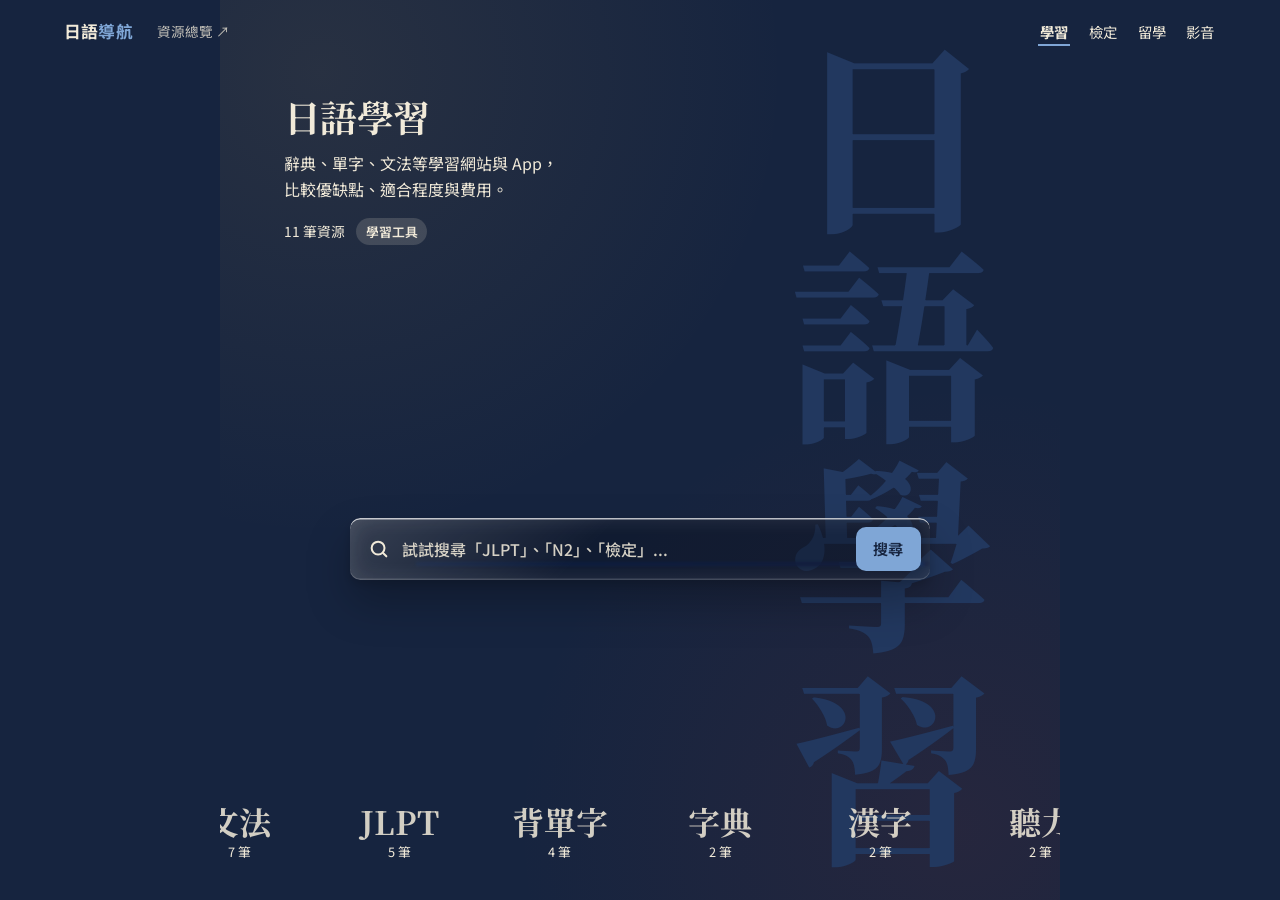
==== commit d5be89f3: "Add files via upload" ====
--- a/index.html
+++ b/index.html
@@ -6,49 +6,38 @@
 <title>日語導航｜日本留學與日語學習資源整合平台</title>
 <link rel="preconnect" href="https://fonts.googleapis.com" />
 <link rel="preconnect" href="https://fonts.gstatic.com" crossorigin />
-<link href="https://fonts.googleapis.com/css2?family=Noto+Serif+JP:wght@500;700&display=swap" rel="stylesheet" />
+<link href="https://fonts.googleapis.com/css2?family=Noto+Sans+TC:wght@400;500;700&family=Noto+Serif+JP:wght@500;700&family=Noto+Serif+TC:wght@700&display=swap" rel="stylesheet" />
 <link rel="stylesheet" href="style.css" />
 </head>
 <body>
 
-<header class="site-header">
-  <a class="brand" href="index.html">日語<span>導航</span></a>
-  <nav>
-    <a href="index.html" class="active">首頁</a>
-    <a href="resources.html">資源總覽</a>
-  </nav>
+<svg width="0" height="0" style="position:absolute" aria-hidden="true">
+  <filter id="lens" filterUnits="userSpaceOnUse" x="0" y="0" width="580" height="62" color-interpolation-filters="sRGB">
+    <feImage id="lensMap" x="0" y="0" width="580" height="62" preserveAspectRatio="none" result="map" />
+    <feDisplacementMap in="SourceGraphic" in2="map" scale="34" xChannelSelector="R" yChannelSelector="G" />
+  </filter>
+</svg>
+
+<header class="top">
+  <div class="brand-group">
+    <span class="brand">日語<span>導航</span></span>
+    <a class="all-link" href="resources.html">資源總覽 ↗</a>
+  </div>
+  <nav class="tabs" id="tabs" aria-label="切換分類"></nav>
 </header>
 
-<main>
-  <section class="hero">
-    <h1>整理過的日語學習與留學資源，不用你自己大海撈針</h1>
-    <p class="lead">
-      這裡不提供教材，而是幫你比較各個學習網站、檢定、留學資源的優缺點、適合程度與費用，
-      讓你花時間在學習上，而不是花時間在「找資源」上。
-    </p>
-    <form id="home-search-form" class="search-box">
-      <input
-        id="home-search-input"
-        type="search"
-        placeholder="試試搜尋「JLPT」、「N2」、「檢定」..."
-        aria-label="搜尋資源"
-      />
-      <button type="submit">搜尋</button>
-    </form>
-  </section>
+<main class="stage" id="stage" tabindex="0" aria-label="分類瀏覽"></main>
 
-  <section>
-    <h2 class="block-title">分類瀏覽</h2>
-    <div class="category-grid" id="category-grid">
-      <!-- 由 script.js 動態產生 -->
-    </div>
-  </section>
-</main>
+<div class="results" id="results" hidden aria-live="polite"></div>
 
-<footer class="site-footer">
-  <p>本站僅整理與比較外部資源，不代管教材內容。所有資訊請以各官方網站公告為準。</p>
-  <p class="source-note">大學偏差值區間資料來源：河合塾 Kei-Net　2027年度　一般選拔。</p>
-</footer>
+<dialog class="detail" id="detail" aria-labelledby="d-title"></dialog>
+
+<form class="search glass" id="search" role="search">
+  <svg width="22" height="22" viewBox="0 0 24 24" fill="none" stroke="currentColor" stroke-width="2.2" stroke-linecap="round" aria-hidden="true"><circle cx="11" cy="11" r="7" /><path d="m20 20-3.6-3.6" /></svg>
+  <button type="button" class="scope" id="scope" hidden></button>
+  <input id="q" type="search" autocomplete="off" aria-label="搜尋資源" />
+  <button type="submit" class="go">搜尋</button>
+</form>
 
 <script src="data.js"></script>
 <script src="script.js"></script>
--- a/style.css
+++ b/style.css
@@ -659,3 +659,396 @@
     border-bottom-width: 2px;
   }
 }
+
+/* ==========================================================
+   首頁：滿版大類別（index.html 專用）
+   --stage-bg / --stage-ink / --stage-accent / --stage-on
+   由 JS 依目前捲動到的大類別切換，跟全站既有的
+   --ink（和紙卡文字色）互相獨立，避免互相覆蓋。
+   ========================================================== */
+:root {
+  --stage-bg: var(--indigo);
+  --stage-ink: var(--paper);
+  --stage-accent: #7fa6d6;
+  --stage-on: var(--indigo);
+  --search-top: 61dvh;
+  --stage-glass: linear-gradient(135deg, rgba(255, 255, 255, 0.16), rgba(255, 255, 255, 0) 42%), rgba(12, 18, 34, 0.46);
+}
+
+.stage,
+.search,
+dialog.detail,
+header.top {
+  --ignore: 0; /* 僅作用域標記，無視覺效果 */
+}
+.stage :focus-visible,
+.search :focus-visible,
+dialog.detail :focus-visible,
+header.top :focus-visible {
+  outline: 2px solid var(--stage-accent);
+  outline-offset: 3px;
+  border-radius: var(--radius);
+}
+
+html:has(.stage) body { background: var(--stage-bg); transition: background 0.5s; }
+
+.stage {
+  height: 100dvh;
+  overflow-y: auto;
+  scroll-snap-type: y mandatory;
+  scrollbar-width: none;
+  overscroll-behavior: contain;
+}
+.stage::-webkit-scrollbar { display: none; }
+
+.cat {
+  position: relative;
+  height: 100dvh;
+  scroll-snap-align: start;
+  overflow: hidden;
+  background: var(--c-bg);
+  background-image:
+    radial-gradient(circle at 12% 8%, rgba(198, 161, 91, 0.1), transparent 42%),
+    radial-gradient(circle at 88% 92%, rgba(178, 58, 46, 0.1), transparent 40%);
+}
+
+.giant {
+  position: absolute;
+  right: 5vw;
+  top: 3dvh;
+  writing-mode: vertical-rl;
+  white-space: nowrap;
+  user-select: none;
+  pointer-events: none;
+  font-family: "Noto Serif JP", "Noto Serif TC", serif;
+  font-weight: 700;
+  line-height: 1;
+  letter-spacing: 0.02em;
+  font-size: min(23dvh, 21vw);
+  color: var(--c-tone);
+}
+
+.intro { position: absolute; left: max(5vw, 20px); top: 96px; max-width: min(32ch, 58vw); color: var(--c-ink); }
+.intro h2 {
+  font-family: "Noto Serif JP", "Noto Serif TC", serif;
+  font-size: clamp(1.7rem, 4vw, 2.3rem);
+  font-weight: 700;
+  line-height: 1.15;
+  letter-spacing: -0.015em;
+  margin: 0;
+}
+.intro .lead { margin-top: 0.7rem; font-size: 1rem; max-width: 30em; }
+.facts { margin-top: 1rem; display: flex; flex-wrap: wrap; align-items: center; gap: 0.5rem; font-size: 0.86rem; }
+.facts .count { margin-right: 0.2rem; }
+
+/* 狀態標籤沿用全站規則：僅狀態標籤用藥丸 */
+.intro .pill.sub { background: color-mix(in srgb, var(--c-ink) 16%, transparent); color: var(--c-ink); padding: 0.18rem 0.6rem; border-radius: 999px; font-size: 0.8rem; font-weight: 600; white-space: nowrap; display: inline-flex; align-items: center; }
+
+/* 小類別導覽列：不加框，用大字、數量與底線表達 */
+.subs {
+  position: absolute;
+  left: 50%;
+  transform: translateX(-50%);
+  bottom: max(26px, env(safe-area-inset-bottom));
+  width: min(960px, 94vw);
+  display: flex;
+  justify-content: space-between;
+  gap: 10px;
+  overflow-x: auto;
+  scrollbar-width: none;
+  padding: 6px 4px 0;
+  margin: 0;
+  list-style: none;
+}
+.subs::-webkit-scrollbar { display: none; }
+.subs.empty { justify-content: center; color: var(--c-ink); font-size: 0.95rem; padding-bottom: 18px; opacity: 0.8; }
+.rail-btn {
+  position: relative;
+  flex: 1 0 92px;
+  min-height: var(--tap-min);
+  display: flex;
+  flex-direction: column;
+  align-items: center;
+  gap: 3px;
+  padding: 6px 6px 14px;
+  color: var(--c-ink);
+  transition: transform 100ms ease-out;
+}
+.rail-btn .g {
+  font-family: "Noto Serif JP", "Noto Serif TC", serif;
+  font-weight: 700;
+  font-size: clamp(1.35rem, 3.2vw, 2rem);
+  line-height: 1.15;
+  color: var(--c-ink);
+  opacity: 0.86;
+  transition: color 0.2s, opacity 0.2s;
+  white-space: nowrap;
+}
+.rail-btn .l { font-size: 0.8rem; text-align: center; line-height: 1.35; max-width: 9em; }
+.rail-btn::after {
+  content: "";
+  position: absolute;
+  left: 20%;
+  right: 20%;
+  bottom: 0;
+  height: 2px;
+  background: var(--c-accent);
+  transform: scaleX(0);
+  transition: transform 0.25s cubic-bezier(.22,.8,.24,1);
+}
+.rail-btn:hover .g { opacity: 1; }
+.rail-btn:active { transform: scale(0.97); }
+.rail-btn[aria-pressed="true"] .g { color: var(--c-accent); opacity: 1; }
+.rail-btn[aria-pressed="true"]::after { transform: scaleX(1); }
+
+/* 頂部導覽：品牌 + 分類分頁 + 回資源總覽連結 */
+header.top {
+  position: fixed;
+  inset: 0 0 auto 0;
+  z-index: 5;
+  display: flex;
+  justify-content: space-between;
+  align-items: center;
+  gap: 1rem;
+  padding: max(0.6rem, env(safe-area-inset-top)) max(5vw, 20px) 0;
+  pointer-events: none;
+  color: var(--stage-ink);
+  transition: color 0.4s;
+}
+header.top > * { pointer-events: auto; }
+header.top .brand-group { display: flex; align-items: center; gap: 1.2rem; }
+header.top .brand { font-weight: 700; font-size: 1.05rem; letter-spacing: 0.01em; min-height: var(--tap-min); display: inline-flex; align-items: center; text-decoration: none; color: inherit; }
+header.top .brand span { color: var(--stage-accent); transition: color 0.4s; }
+header.top .all-link {
+  font-size: 0.85rem;
+  color: var(--stage-ink);
+  opacity: 0.78;
+  text-decoration: none;
+  min-height: var(--tap-min);
+  display: inline-flex;
+  align-items: center;
+  padding: 0 0.3rem;
+  transition: opacity 0.2s, transform 100ms ease-out;
+}
+header.top .all-link:hover { opacity: 1; }
+header.top .all-link:active { transform: scale(0.97); }
+.tabs { display: flex; gap: 1.1rem; font-size: 0.9rem; }
+.tabs button {
+  position: relative;
+  min-height: var(--tap-min);
+  padding: 0 0.1rem;
+  white-space: nowrap;
+  color: var(--stage-ink);
+  transition: transform 100ms ease-out;
+}
+.tabs button:active { transform: scale(0.97); }
+.tabs button[aria-current="true"] { font-weight: 700; }
+.tabs button[aria-current="true"]::after { content: ""; position: absolute; left: 0; right: 0; bottom: 0.5rem; height: 2px; background: var(--stage-accent); }
+
+/* 漂浮液態玻璃搜尋框 */
+.search {
+  position: fixed;
+  z-index: 7;
+  left: 50%;
+  top: var(--search-top);
+  width: min(580px, 90vw);
+  height: 62px;
+  transform: translate(-50%, -50%);
+  display: flex;
+  align-items: center;
+  gap: 10px;
+  padding: 0 9px 0 18px;
+  border-radius: var(--radius);
+  color: var(--stage-ink);
+  transition: width 0.45s cubic-bezier(.22,.8,.24,1), color 0.4s, opacity 0.2s cubic-bezier(.22,.8,.24,1);
+}
+.search:focus-within { width: min(680px, 94vw); }
+.search.glass {
+  background: var(--stage-glass);
+  -webkit-backdrop-filter: blur(14px) saturate(1.6);
+  backdrop-filter: blur(14px) saturate(1.6);
+  box-shadow:
+    inset 0 1.5px 0 rgba(255, 255, 255, 0.7),
+    inset 0 -1.5px 0 rgba(255, 255, 255, 0.16),
+    inset 0 0 22px rgba(255, 255, 255, 0.12),
+    0 22px 44px rgba(0, 0, 0, 0.26),
+    0 4px 10px rgba(0, 0, 0, 0.14);
+}
+.search.glass.lens {
+  -webkit-backdrop-filter: url(#lens) blur(1.5px) saturate(1.7) brightness(1.06);
+  backdrop-filter: url(#lens) blur(1.5px) saturate(1.7) brightness(1.06);
+}
+/* 滑動時搜尋框（與結果）先淡出，停下後再浮回來，而不是瞬間消失/出現造成閃爍 */
+.search, .results { transition: opacity 0.2s cubic-bezier(.22,.8,.24,1); }
+.search.moving, .results.moving { opacity: 0; pointer-events: none; transition-duration: 0.1s; }
+.search svg { flex: none; }
+.search input {
+  flex: 1;
+  min-width: 0;
+  height: 100%;
+  background: none;
+  border: 0;
+  outline: 0;
+  color: inherit;
+  font: 500 1rem "Noto Sans TC", sans-serif;
+}
+.search input::placeholder { color: inherit; opacity: 0.88; }
+.scope {
+  flex: none;
+  display: flex;
+  align-items: center;
+  gap: 0.3rem;
+  min-height: 36px;
+  padding: 0 0.8rem;
+  border-radius: 999px;
+  font-size: 0.85rem;
+  font-weight: 700;
+  background: var(--stage-accent);
+  color: var(--stage-on);
+  transition: transform 100ms ease-out;
+  position: relative;
+}
+.scope::before { content: ""; position: absolute; inset: -4px -2px; }
+.scope:active { transform: scale(0.97); }
+.scope[hidden] { display: none; }
+.go {
+  flex: none;
+  min-height: var(--tap-min);
+  padding: 0 1.1rem;
+  border-radius: var(--radius);
+  font-size: 0.95rem;
+  font-weight: 600;
+  background: var(--stage-accent);
+  color: var(--stage-on);
+  transition: transform 100ms ease-out, background 0.2s;
+}
+.go:active { transform: scale(0.97); }
+
+/* 搜尋結果：沿用站內和紙卡 */
+.results {
+  position: fixed;
+  z-index: 6;
+  left: 50%;
+  transform: translateX(-50%);
+  width: min(680px, 94vw);
+  bottom: calc(100dvh - var(--search-top) + 44px);
+  max-height: calc(var(--search-top) - 44px - 88px);
+  overflow-y: auto;
+  scrollbar-width: none;
+  display: flex;
+  flex-direction: column;
+  gap: 0.6rem;
+}
+.results::-webkit-scrollbar { display: none; }
+.results[hidden] { display: none; }
+.results .rc { font-size: 0.86rem; color: var(--stage-ink); padding: 0 0.2rem; margin: 0; }
+.res {
+  background: var(--paper-card);
+  color: var(--ink);
+  border: 1px solid var(--line-on-paper);
+  border-left: 4px solid var(--seal);
+  border-radius: var(--radius);
+  padding: 0.7rem 1rem;
+  box-shadow: 0 10px 24px rgba(0, 0, 0, 0.22);
+  display: block;
+  width: 100%;
+  text-align: left;
+  cursor: pointer;
+  transition: transform 100ms ease-out, border-color 0.15s;
+}
+.res[data-cat="日語學習"] { border-left-color: var(--indigo-mid); }
+.res[data-cat="日語相關檢定"] { border-left-color: var(--seal); }
+.res[data-cat="日本留學"] { border-left-color: var(--gold); }
+.res[data-cat="日文閱讀與影音"] { border-left-color: var(--moss); }
+.res:hover { border-color: var(--gold); }
+.res:active { transform: scale(0.985); }
+.res .name { font-family: "Noto Serif JP", "Noto Serif TC", serif; font-size: 1rem; font-weight: 700; line-height: 1.4; }
+.res .row { display: flex; justify-content: space-between; align-items: flex-start; gap: 0.8rem; }
+.res .meta { margin-top: 0.35rem; display: flex; flex-wrap: wrap; align-items: center; gap: 0.4rem; font-size: 0.8rem; color: var(--ink-soft); }
+.res .pill.sub { padding: 0.18rem 0.6rem; border-radius: 999px; background: #e9e0c8; color: var(--ink-soft); }
+.res .badge { flex: none; }
+
+/* 詳細資訊面板（原生 dialog，沿用站內和紙卡配色） */
+dialog.detail { border: 0; padding: 0; background: transparent; color: var(--ink); width: min(660px, 94vw); max-height: 86dvh; margin: auto; overflow: visible; }
+dialog.detail::backdrop { background: rgba(22, 36, 63, 0.62); -webkit-backdrop-filter: blur(4px); backdrop-filter: blur(4px); }
+.sheet { background: var(--paper-card); border: 1px solid var(--line-on-paper); border-left: 4px solid var(--seal); border-radius: var(--radius); max-height: 86dvh; overflow-y: auto; box-shadow: 0 30px 60px rgba(0, 0, 0, 0.4); }
+.sheet[data-cat="日語學習"] { border-left-color: var(--indigo-mid); }
+.sheet[data-cat="日語相關檢定"] { border-left-color: var(--seal); }
+.sheet[data-cat="日本留學"] { border-left-color: var(--gold); }
+.sheet[data-cat="日文閱讀與影音"] { border-left-color: var(--moss); }
+.sheet-head { position: sticky; top: 0; z-index: 1; display: flex; justify-content: space-between; align-items: flex-start; gap: 1rem; padding: 1.1rem 1.2rem 0.8rem; background: var(--paper-card); border-bottom: 1px solid var(--line-on-paper); }
+.sheet-head h2 { font-family: "Noto Serif JP", "Noto Serif TC", serif; font-size: 1.4rem; font-weight: 700; line-height: 1.25; letter-spacing: -0.01em; margin: 0; }
+.sheet-head .meta { margin-top: 0.45rem; display: flex; flex-wrap: wrap; gap: 0.4rem; }
+.sheet .close {
+  flex: none;
+  width: var(--tap-min);
+  height: var(--tap-min);
+  margin: -0.4rem -0.5rem 0 0;
+  border-radius: var(--radius);
+  display: grid;
+  place-items: center;
+  color: var(--ink-soft);
+  transition: background 0.15s, transform 100ms ease-out;
+}
+.sheet .close:hover { background: rgba(74, 68, 55, 0.08); }
+.sheet .close:active { transform: scale(0.95); }
+.sheet-body { padding: 1rem 1.2rem 1.3rem; display: flex; flex-direction: column; gap: 1.1rem; }
+.sheet .kv { display: grid; grid-template-columns: 1fr 1fr; gap: 0.9rem; }
+.sheet .kv .big { font-family: "Noto Serif JP", "Noto Serif TC", serif; font-size: 1.7rem; font-weight: 700; line-height: 1.1; color: var(--ink); }
+.sheet .lab { font-weight: 600; font-size: 0.78rem; color: var(--ink-soft); margin-bottom: 0.35rem; }
+.sheet .note-src { font-size: 0.74rem; color: var(--ink-soft); margin-top: 0.3rem; }
+.sheet p.txt { font-size: 0.9rem; color: var(--ink); margin: 0; }
+.sheet .tags-row { display: flex; flex-wrap: wrap; gap: 0.4rem; }
+.sheet .tag { padding: 0.18rem 0.6rem; border-radius: 999px; background: #e9e0c8; color: var(--ink-soft); font-size: 0.8rem; }
+.sheet .tag.field { background: #efe2c4; color: #7a5a22; }
+.sheet .qs { display: grid; grid-template-columns: 1fr auto auto; column-gap: 1rem; row-gap: 0.1rem; font-size: 0.88rem; }
+.sheet .qs > * { padding: 0.4rem 0; border-bottom: 1px solid var(--line-on-paper); }
+.sheet .qs .h { font-size: 0.76rem; font-weight: 600; color: var(--ink-soft); padding-top: 0; }
+.sheet .qs .r { font-variant-numeric: tabular-nums; text-align: right; font-weight: 600; }
+.sheet .qs .top3 { color: var(--seal-dim); }
+.sheet .pc { display: grid; grid-template-columns: 1fr 1fr; gap: 0.9rem; font-size: 0.88rem; }
+.sheet .pc ul { margin: 0.1rem 0 0; padding-left: 1.1rem; }
+.sheet .pc .p .lab { color: var(--moss); }
+.sheet .pc .c .lab { color: var(--seal-dim); }
+.sheet .amber { display: flex; gap: 0.5rem; padding: 0.6rem 0.8rem; border-radius: var(--radius); background: #fbf1de; border: 1px solid #e8d4a3; font-size: 0.84rem; line-height: 1.5; color: #7a5a1a; }
+.sheet .links { display: flex; flex-wrap: wrap; gap: 0.6rem; padding-top: 0.9rem; border-top: 1px solid var(--line-on-paper); }
+.sheet .btn { display: inline-flex; align-items: center; min-height: var(--tap-min); padding: 0 1.1rem; border-radius: var(--radius); font-size: 0.92rem; font-weight: 600; text-decoration: none; transition: transform 100ms ease-out, background 0.15s; }
+.sheet .btn:active { transform: scale(0.97); }
+.sheet .btn.main { background: var(--seal); color: #fff; }
+.sheet .btn.main:hover { background: var(--seal-dim); }
+.sheet .btn.line { background: #eef2ea; color: var(--moss); }
+.sheet .btn.line:hover { background: #e2ead0; }
+
+@media (prefers-reduced-motion: no-preference) {
+  dialog.detail[open] .sheet { animation: stage-pop 0.22s cubic-bezier(.22,.8,.24,1) both; }
+  @keyframes stage-pop { from { opacity: 0; transform: translateY(14px); } to { opacity: 1; transform: none; } }
+}
+@media (max-width: 520px) { .sheet .kv, .sheet .pc { grid-template-columns: 1fr; } }
+
+/* 進場：只有一個編排好的時刻，用 animation-fill-mode:backwards
+   讓搜尋框在延遲期間就先套用 0% 的樣式（opacity:0），
+   不會在動畫開始前先閃一下「完整不透明」的畫面。 */
+@media (prefers-reduced-motion: no-preference) {
+  .cat:first-child .giant { animation: stage-wipe 1.1s cubic-bezier(.22,.8,.24,1) both; }
+  .search { animation: stage-rise 0.9s 0.5s cubic-bezier(.22,.8,.24,1) backwards; }
+  @keyframes stage-wipe { from { clip-path: inset(0 0 100% 0); } to { clip-path: inset(0); } }
+  @keyframes stage-rise { from { opacity: 0; transform: translate(-50%, -30%); } to { opacity: 1; transform: translate(-50%, -50%); } }
+}
+@media (prefers-reduced-transparency: reduce) {
+  .search.glass { background: color-mix(in srgb, var(--stage-bg) 82%, white); -webkit-backdrop-filter: none; backdrop-filter: none; }
+}
+@media (max-height: 600px) { .intro .lead, .facts { display: none; } .search { --search-top: 66dvh; } }
+@media (max-width: 640px) {
+  .tabs { gap: 0.6rem; font-size: 0.78rem; }
+  header.top .brand-group { gap: 0.6rem; }
+  header.top .all-link { font-size: 0; }
+  header.top .all-link::before { content: "總覽 ↗"; font-size: 0.78rem; }
+  .intro { top: 84px; max-width: 62vw; }
+  .subs { justify-content: flex-start; gap: 14px; }
+  .search { height: 58px; }
+  .go { padding: 0 0.85rem; }
+}
+@media (max-width: 380px) {
+  .tabs { gap: 0.4rem; font-size: 0.72rem; }
+  header.top .all-link::before { content: "總覽"; }
+}
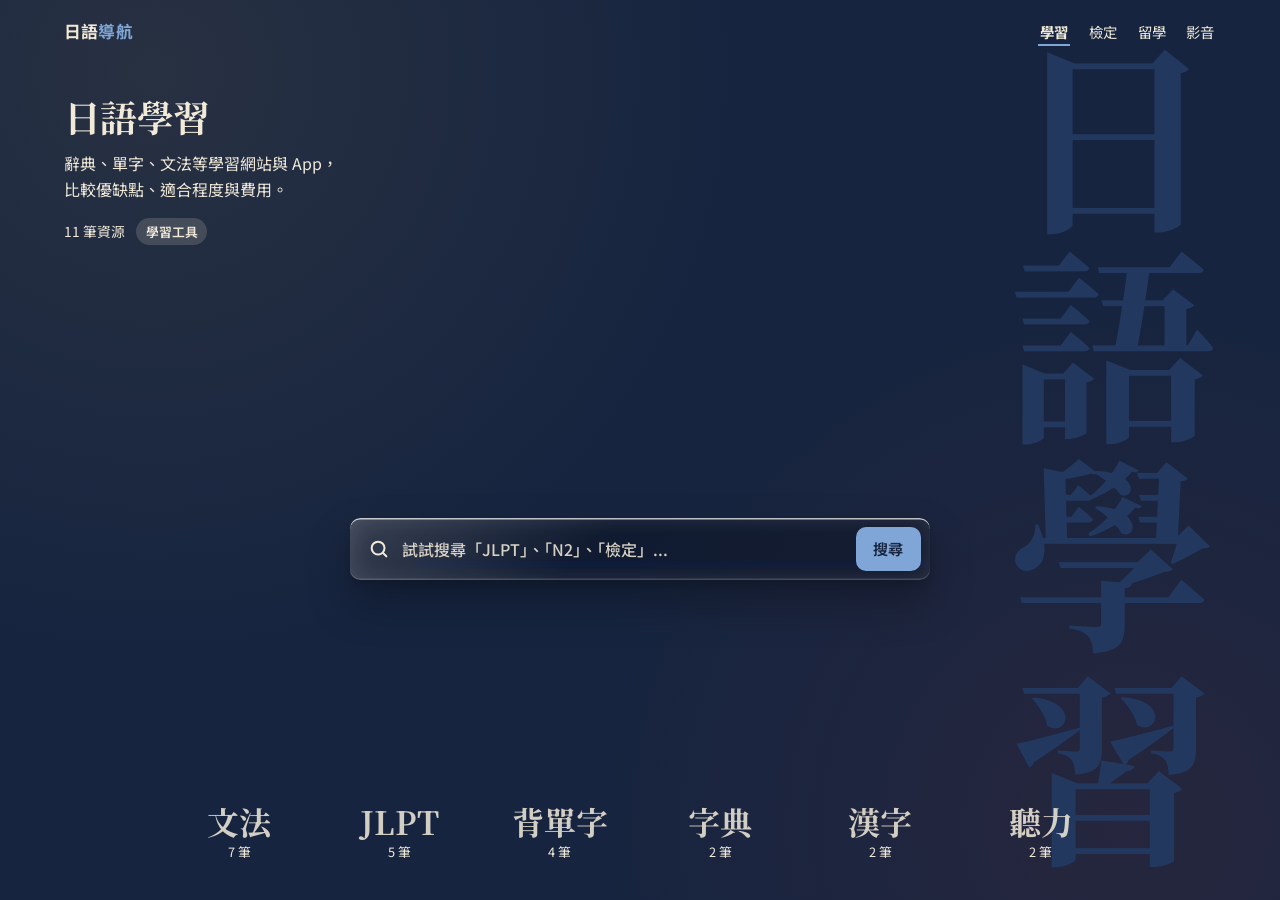
==== commit b0aeba8d: "Add files via upload" ====
--- a/index.html
+++ b/index.html
@@ -1,28 +1,25 @@
-<!DOCTYPE html>
+<!doctype html>
 <html lang="zh-Hant">
 <head>
-<meta charset="UTF-8" />
-<meta name="viewport" content="width=device-width, initial-scale=1, viewport-fit=cover" />
-<title>日語導航｜日本留學與日語學習資源整合平台</title>
-<link rel="preconnect" href="https://fonts.googleapis.com" />
-<link rel="preconnect" href="https://fonts.gstatic.com" crossorigin />
-<link href="https://fonts.googleapis.com/css2?family=Noto+Sans+TC:wght@400;500;700&family=Noto+Serif+JP:wght@500;700&family=Noto+Serif+TC:wght@700&display=swap" rel="stylesheet" />
-<link rel="stylesheet" href="style.css" />
+<meta charset="utf-8">
+<meta name="viewport" content="width=device-width, initial-scale=1, viewport-fit=cover">
+<title>日語導航 首頁實驗預覽</title>
+<link rel="preconnect" href="https://fonts.googleapis.com">
+<link rel="preconnect" href="https://fonts.gstatic.com" crossorigin>
+<link href="https://fonts.googleapis.com/css2?family=Noto+Sans+TC:wght@400;500;700&family=Noto+Serif+JP:wght@500;700&family=Noto+Serif+TC:wght@700&display=swap" rel="stylesheet">
+<link rel="stylesheet" href="styles.css">
 </head>
 <body>
 
 <svg width="0" height="0" style="position:absolute" aria-hidden="true">
   <filter id="lens" filterUnits="userSpaceOnUse" x="0" y="0" width="580" height="62" color-interpolation-filters="sRGB">
-    <feImage id="lensMap" x="0" y="0" width="580" height="62" preserveAspectRatio="none" result="map" />
-    <feDisplacementMap in="SourceGraphic" in2="map" scale="34" xChannelSelector="R" yChannelSelector="G" />
+    <feImage id="lensMap" x="0" y="0" width="580" height="62" preserveAspectRatio="none" result="map"/>
+    <feDisplacementMap in="SourceGraphic" in2="map" scale="34" xChannelSelector="R" yChannelSelector="G"/>
   </filter>
 </svg>
 
 <header class="top">
-  <div class="brand-group">
-    <span class="brand">日語<span>導航</span></span>
-    <a class="all-link" href="resources.html">資源總覽 ↗</a>
-  </div>
+  <div class="brand">日語<span>導航</span></div>
   <nav class="tabs" id="tabs" aria-label="切換分類"></nav>
 </header>
 
@@ -33,16 +30,13 @@
 <dialog class="detail" id="detail" aria-labelledby="d-title"></dialog>
 
 <form class="search glass" id="search" role="search">
-  <svg width="22" height="22" viewBox="0 0 24 24" fill="none" stroke="currentColor" stroke-width="2.2" stroke-linecap="round" aria-hidden="true"><circle cx="11" cy="11" r="7" /><path d="m20 20-3.6-3.6" /></svg>
+  <svg width="22" height="22" viewBox="0 0 24 24" fill="none" stroke="currentColor" stroke-width="2.2" stroke-linecap="round" aria-hidden="true"><circle cx="11" cy="11" r="7"/><path d="m20 20-3.6-3.6"/></svg>
   <button type="button" class="scope" id="scope" hidden></button>
-  <input id="q" type="search" autocomplete="off" aria-label="搜尋資源" />
+  <input id="q" type="search" autocomplete="off" aria-label="搜尋資源">
   <button type="submit" class="go">搜尋</button>
 </form>
 
 <script src="data.js"></script>
-<script src="script.js"></script>
-<script>
-  initHomePage();
-</script>
+<script src="app.js"></script>
 </body>
 </html>
--- a/styles.css
+++ b/styles.css
@@ -0,0 +1,183 @@
+/* 沿用日語導航色票：藍染 × 朱印 */
+:root{
+  --indigo:#16243f; --indigo-mid:#22385f; --paper:#f1ead9; --paper-card:#f8f3e7;
+  --ink-dark:#1e1b16; --ink-soft:#4a4437; --line-on-paper:#e0d5b8;
+  --seal:#b23a2e; --seal-dim:#8f2e24; --gold:#c6a15b; --moss:#4f6b52; --learn-blue:#7fa6d6;
+  --radius:10px; --tap-min:44px;
+  --ease:cubic-bezier(.22,.8,.24,1);
+  /* 目前所在大類別（由 JS 切換） */
+  --bg:var(--indigo); --ink:var(--paper); --accent:var(--learn-blue); --on:var(--indigo);
+  --search-top:61dvh;
+  --glass-fill:linear-gradient(135deg,rgba(255,255,255,.16),rgba(255,255,255,0) 42%),rgba(12,18,34,.46);
+}
+*{box-sizing:border-box;margin:0}
+html,body{height:100%;background:var(--bg)}
+body{font-family:"Noto Sans TC","Hiragino Sans","Yu Gothic",-apple-system,BlinkMacSystemFont,sans-serif;color:var(--ink);
+     line-height:1.65;-webkit-font-smoothing:antialiased;transition:background .5s}
+button{font:inherit;color:inherit;background:none;border:0;cursor:pointer;-webkit-appearance:none;appearance:none}
+:focus-visible{outline:2px solid var(--accent);outline-offset:3px;border-radius:var(--radius)}
+
+/* 滿版大類別 */
+.stage{height:100dvh;overflow-y:auto;scroll-snap-type:y mandatory;scrollbar-width:none;overscroll-behavior:contain}
+.stage::-webkit-scrollbar{display:none}
+.cat{position:relative;height:100dvh;scroll-snap-align:start;overflow:hidden;background:var(--c-bg);
+     background-image:radial-gradient(circle at 12% 8%,rgba(198,161,91,.10),transparent 42%),
+                      radial-gradient(circle at 88% 92%,rgba(178,58,46,.10),transparent 40%)}
+.giant{position:absolute;right:5vw;top:3dvh;writing-mode:vertical-rl;white-space:nowrap;user-select:none;pointer-events:none;
+       font-family:"Noto Serif JP","Noto Serif TC",serif;font-weight:700;line-height:1;letter-spacing:.02em;
+       font-size:min(23dvh,21vw);color:var(--c-tone)}
+
+.intro{position:absolute;left:max(5vw,20px);top:96px;max-width:min(32ch,58vw);color:var(--c-ink)}
+.intro h2{font-family:"Noto Serif JP","Noto Serif TC",serif;font-size:clamp(1.7rem,4vw,2.3rem);font-weight:700;line-height:1.15;letter-spacing:-.015em}
+.intro .lead{margin-top:.7rem;font-size:1rem;max-width:30em}
+.facts{margin-top:1rem;display:flex;flex-wrap:wrap;align-items:center;gap:.5rem;font-size:.86rem}
+.facts .count{margin-right:.2rem}
+/* 狀態標籤才用藥丸（沿用站內規則） */
+.pill{display:inline-flex;align-items:center;padding:.18rem .6rem;border-radius:999px;font-size:.8rem;font-weight:600;white-space:nowrap}
+.pill.sub{background:color-mix(in srgb,var(--c-ink) 16%,transparent);color:var(--c-ink)}
+.pill.price-free{background:#e6ede3;color:var(--moss)}
+.pill.price-partial{background:#f1e6c9;color:#8a6d1f}
+.pill.price-paid{background:#f3ddd8;color:var(--seal-dim)}
+
+/* 小類別：不加框，用大字、數量與底線表達；數據全來自資源資料 */
+.subs{position:absolute;left:50%;transform:translateX(-50%);bottom:max(26px,env(safe-area-inset-bottom));
+      width:min(960px,94vw);display:flex;justify-content:space-between;gap:10px;overflow-x:auto;scrollbar-width:none;padding:6px 4px 0}
+.subs::-webkit-scrollbar{display:none}
+.subs.empty{justify-content:center;color:var(--c-ink);font-size:.95rem;padding-bottom:18px}
+.rail-btn{position:relative;flex:1 0 92px;min-height:var(--tap-min);display:flex;flex-direction:column;align-items:center;gap:3px;
+     padding:6px 6px 14px;color:var(--c-ink);transition:transform 100ms ease-out}
+.rail-btn .g{font-family:"Noto Serif JP","Noto Serif TC",serif;font-weight:700;font-size:clamp(1.35rem,3.2vw,2rem);line-height:1.15;
+        color:var(--c-ink);opacity:.86;transition:color .2s,opacity .2s;white-space:nowrap}
+.rail-btn .l{font-size:.8rem;text-align:center;line-height:1.35;max-width:9em}
+.rail-btn::after{content:"";position:absolute;left:20%;right:20%;bottom:0;height:2px;background:var(--c-accent);transform:scaleX(0);transition:transform .25s var(--ease)}
+.rail-btn:hover .g{opacity:1}
+.rail-btn:active{transform:scale(.97)}
+.rail-btn[aria-pressed="true"] .g{color:var(--c-accent);opacity:1}
+.rail-btn[aria-pressed="true"]::after{transform:scaleX(1)}
+
+/* 頂部導覽（沿用站內 header：品牌 + 底線式分頁） */
+.top{position:fixed;inset:0 0 auto 0;z-index:5;display:flex;justify-content:space-between;align-items:center;gap:1rem;
+     padding:max(.6rem,env(safe-area-inset-top)) max(5vw,20px) 0;pointer-events:none;color:var(--ink);transition:color .4s}
+.top>*{pointer-events:auto}
+.brand{font-weight:700;font-size:1.05rem;letter-spacing:.01em;min-height:var(--tap-min);display:inline-flex;align-items:center}
+.brand span{color:var(--accent);transition:color .4s}
+.tabs{display:flex;gap:1.1rem;font-size:.9rem}
+.tabs button{position:relative;min-height:var(--tap-min);padding:0 .1rem;white-space:nowrap;color:var(--ink);transition:transform 100ms ease-out}
+.tabs button:active{transform:scale(.97)}
+.tabs button[aria-current="true"]{font-weight:700}
+.tabs button[aria-current="true"]::after{content:"";position:absolute;left:0;right:0;bottom:.5rem;height:2px;background:var(--accent)}
+
+/* 漂浮液態玻璃搜尋 */
+.search{position:fixed;z-index:7;left:50%;top:var(--search-top);width:min(580px,90vw);height:62px;transform:translate(-50%,-50%);
+  display:flex;align-items:center;gap:10px;padding:0 9px 0 18px;border-radius:var(--radius);color:var(--ink);
+  transition:width .45s var(--ease),color .4s,opacity .2s var(--ease)}
+.search:focus-within{width:min(680px,94vw)}
+.glass{
+  background:var(--glass-fill);
+  -webkit-backdrop-filter:blur(14px) saturate(1.6);backdrop-filter:blur(14px) saturate(1.6);
+  box-shadow:inset 0 1.5px 0 rgba(255,255,255,.7),inset 0 -1.5px 0 rgba(255,255,255,.16),inset 0 0 22px rgba(255,255,255,.12),
+             0 22px 44px rgba(0,0,0,.26),0 4px 10px rgba(0,0,0,.14);
+}
+.glass.lens{-webkit-backdrop-filter:url(#lens) blur(1.5px) saturate(1.7) brightness(1.06);backdrop-filter:url(#lens) blur(1.5px) saturate(1.7) brightness(1.06)}
+/* 滑動時搜尋框（與其結果）先淡出，停下後再浮回來 */
+.search,.results{transition:opacity .2s var(--ease)}
+.search.moving,.results.moving{opacity:0;pointer-events:none;transition-duration:.1s}
+.search svg{flex:none}
+.search input{flex:1;min-width:0;height:100%;background:none;border:0;outline:0;color:inherit;font:500 1rem "Noto Sans TC",sans-serif}
+.search input::placeholder{color:inherit;opacity:.88}
+.scope{flex:none;display:flex;align-items:center;gap:.3rem;min-height:36px;padding:0 .8rem;border-radius:999px;font-size:.85rem;font-weight:700;
+       background:var(--accent);color:var(--on);transition:transform 100ms ease-out;position:relative}
+.scope::before{content:"";position:absolute;inset:-4px -2px}
+.scope:active{transform:scale(.97)}
+.scope[hidden]{display:none}
+.go{flex:none;min-height:var(--tap-min);padding:0 1.1rem;border-radius:var(--radius);font-size:.95rem;font-weight:600;
+    background:var(--accent);color:var(--on);transition:transform 100ms ease-out,background .2s}
+.go:active{transform:scale(.97)}
+
+/* 搜尋結果：沿用站內和紙卡 */
+.results{position:fixed;z-index:6;left:50%;transform:translateX(-50%);width:min(680px,94vw);
+  bottom:calc(100dvh - var(--search-top) + 44px);max-height:calc(var(--search-top) - 44px - 88px);overflow-y:auto;scrollbar-width:none;
+  display:flex;flex-direction:column;gap:.6rem}
+.results::-webkit-scrollbar{display:none}
+.results[hidden]{display:none}
+.results .rc{font-size:.86rem;color:var(--ink);padding:0 .2rem}
+.res{background:var(--paper-card);color:var(--ink-dark);border:1px solid var(--line-on-paper);border-left:4px solid var(--seal);
+     border-radius:var(--radius);padding:.7rem 1rem;box-shadow:0 10px 24px rgba(0,0,0,.22)}
+.res[data-cat="日語學習"]{border-left-color:var(--indigo-mid)}
+.res[data-cat="日語相關檢定"]{border-left-color:var(--seal)}
+.res[data-cat="日本留學"]{border-left-color:var(--gold)}
+.res[data-cat="日文閱讀與影音"]{border-left-color:var(--moss)}
+.res{display:block;width:100%;text-align:left;cursor:pointer;transition:transform 100ms ease-out,border-color .15s}
+.res:hover{border-color:var(--gold)}
+.res:active{transform:scale(.985)}
+.res .name{font-family:"Noto Serif JP","Noto Serif TC",serif;font-size:1rem;font-weight:700;line-height:1.4}
+.res .row{display:flex;justify-content:space-between;align-items:flex-start;gap:.8rem}
+.res .meta{margin-top:.35rem;display:flex;flex-wrap:wrap;align-items:center;gap:.4rem;font-size:.8rem;color:var(--ink-soft)}
+.res .pill.sub{background:#e9e0c8;color:var(--ink-soft)}
+.res .pill{flex:none}
+.empty-state{background:var(--paper-card);color:var(--ink-soft);border-radius:var(--radius);padding:1rem;font-size:.9rem;text-align:center}
+
+
+/* 詳細資訊面板（沿用站內和紙卡配色） */
+dialog.detail{border:0;padding:0;background:transparent;color:var(--ink-dark);width:min(660px,94vw);max-height:86dvh;margin:auto;overflow:visible}
+dialog.detail :focus-visible{outline-color:var(--indigo)}
+dialog.detail::backdrop{background:rgba(22,36,63,.62);-webkit-backdrop-filter:blur(4px);backdrop-filter:blur(4px)}
+.sheet{background:var(--paper-card);border:1px solid var(--line-on-paper);border-left:4px solid var(--seal);border-radius:var(--radius);
+       max-height:86dvh;overflow-y:auto;box-shadow:0 30px 60px rgba(0,0,0,.4)}
+.sheet[data-cat="日語學習"]{border-left-color:var(--indigo-mid)}
+.sheet[data-cat="日語相關檢定"]{border-left-color:var(--seal)}
+.sheet[data-cat="日本留學"]{border-left-color:var(--gold)}
+.sheet[data-cat="日文閱讀與影音"]{border-left-color:var(--moss)}
+.sheet-head{position:sticky;top:0;z-index:1;display:flex;justify-content:space-between;align-items:flex-start;gap:1rem;
+            padding:1.1rem 1.2rem .8rem;background:var(--paper-card);border-bottom:1px solid var(--line-on-paper)}
+.sheet-head h2{font-family:"Noto Serif JP","Noto Serif TC",serif;font-size:1.4rem;font-weight:700;line-height:1.25;letter-spacing:-.01em}
+.sheet-head .meta{margin-top:.45rem;display:flex;flex-wrap:wrap;gap:.4rem}
+.close{flex:none;width:var(--tap-min);height:var(--tap-min);margin:-.4rem -.5rem 0 0;border-radius:var(--radius);display:grid;place-items:center;color:var(--ink-soft);transition:background .15s,transform 100ms ease-out}
+.close:hover{background:rgba(74,68,55,.08)}
+.close:active{transform:scale(.95)}
+.sheet-body{padding:1rem 1.2rem 1.3rem;display:flex;flex-direction:column;gap:1.1rem}
+.kv{display:grid;grid-template-columns:1fr 1fr;gap:.9rem}
+.kv .big{font-family:"Noto Serif JP","Noto Serif TC",serif;font-size:1.7rem;font-weight:700;line-height:1.1;color:var(--ink-dark)}
+.lab{font-weight:600;font-size:.78rem;color:var(--ink-soft);margin-bottom:.35rem}
+.note-src{font-size:.74rem;color:var(--ink-soft);margin-top:.3rem}
+.sheet p.txt{font-size:.9rem;color:var(--ink-dark)}
+.tags-row{display:flex;flex-wrap:wrap;gap:.4rem}
+.sheet .tag{padding:.18rem .6rem;border-radius:999px;background:#e9e0c8;color:var(--ink-soft);font-size:.8rem}
+.sheet .tag.field{background:#efe2c4;color:#7a5a22}
+.qs{display:grid;grid-template-columns:1fr auto auto;column-gap:1rem;row-gap:.1rem;font-size:.88rem}
+.qs>*{padding:.4rem 0;border-bottom:1px solid var(--line-on-paper)}
+.qs .h{font-size:.76rem;font-weight:600;color:var(--ink-soft);padding-top:0}
+.qs .r{font-variant-numeric:tabular-nums;text-align:right;font-weight:600}
+.qs .top3{color:var(--seal-dim)}
+.pc{display:grid;grid-template-columns:1fr 1fr;gap:.9rem;font-size:.88rem}
+.pc ul{margin:.1rem 0 0;padding-left:1.1rem}
+.pc .p .lab{color:var(--moss)} .pc .c .lab{color:var(--seal-dim)}
+.amber{display:flex;gap:.5rem;padding:.6rem .8rem;border-radius:var(--radius);background:#fbf1de;border:1px solid #e8d4a3;font-size:.84rem;line-height:1.5;color:#7a5a1a}
+.links{display:flex;flex-wrap:wrap;gap:.6rem;padding-top:.9rem;border-top:1px solid var(--line-on-paper)}
+.btn{display:inline-flex;align-items:center;min-height:var(--tap-min);padding:0 1.1rem;border-radius:var(--radius);font-size:.92rem;font-weight:600;text-decoration:none;transition:transform 100ms ease-out,background .15s}
+.btn:active{transform:scale(.97)}
+.btn.main{background:var(--seal);color:#fff}.btn.main:hover{background:var(--seal-dim)}
+.btn.line{background:#eef2ea;color:var(--moss)}.btn.line:hover{background:#e2ead0}
+@media (prefers-reduced-motion:no-preference){
+  dialog.detail[open] .sheet{animation:pop .22s var(--ease) both}
+  @keyframes pop{from{opacity:0;transform:translateY(14px)}to{opacity:1;transform:none}}
+}
+@media (max-width:520px){.kv,.pc{grid-template-columns:1fr}}
+
+/* 進場：只有一個編排好的時刻 */
+@media (prefers-reduced-motion:no-preference){
+  .cat:first-child .giant{animation:wipe 1.1s var(--ease) both}
+  .search{animation:rise .9s .5s var(--ease) backwards}
+  @keyframes wipe{from{clip-path:inset(0 0 100% 0)}to{clip-path:inset(0)}}
+  @keyframes rise{from{opacity:0;transform:translate(-50%,-30%)}to{opacity:1;transform:translate(-50%,-50%)}}
+}
+@media (prefers-reduced-motion:reduce){*{transition:none!important}}
+@media (prefers-reduced-transparency:reduce){.glass{background:color-mix(in srgb,var(--bg) 82%,white);-webkit-backdrop-filter:none;backdrop-filter:none}}
+@media (max-height:600px){.intro .lead,.facts{display:none}.search{--search-top:66dvh}}
+@media (max-width:640px){
+  .tabs{gap:.8rem;font-size:.82rem}
+  .intro{top:84px;max-width:62vw}
+  .subs{justify-content:flex-start;gap:14px}
+  .search{height:58px}
+  .go{padding:0 .85rem}
+}
